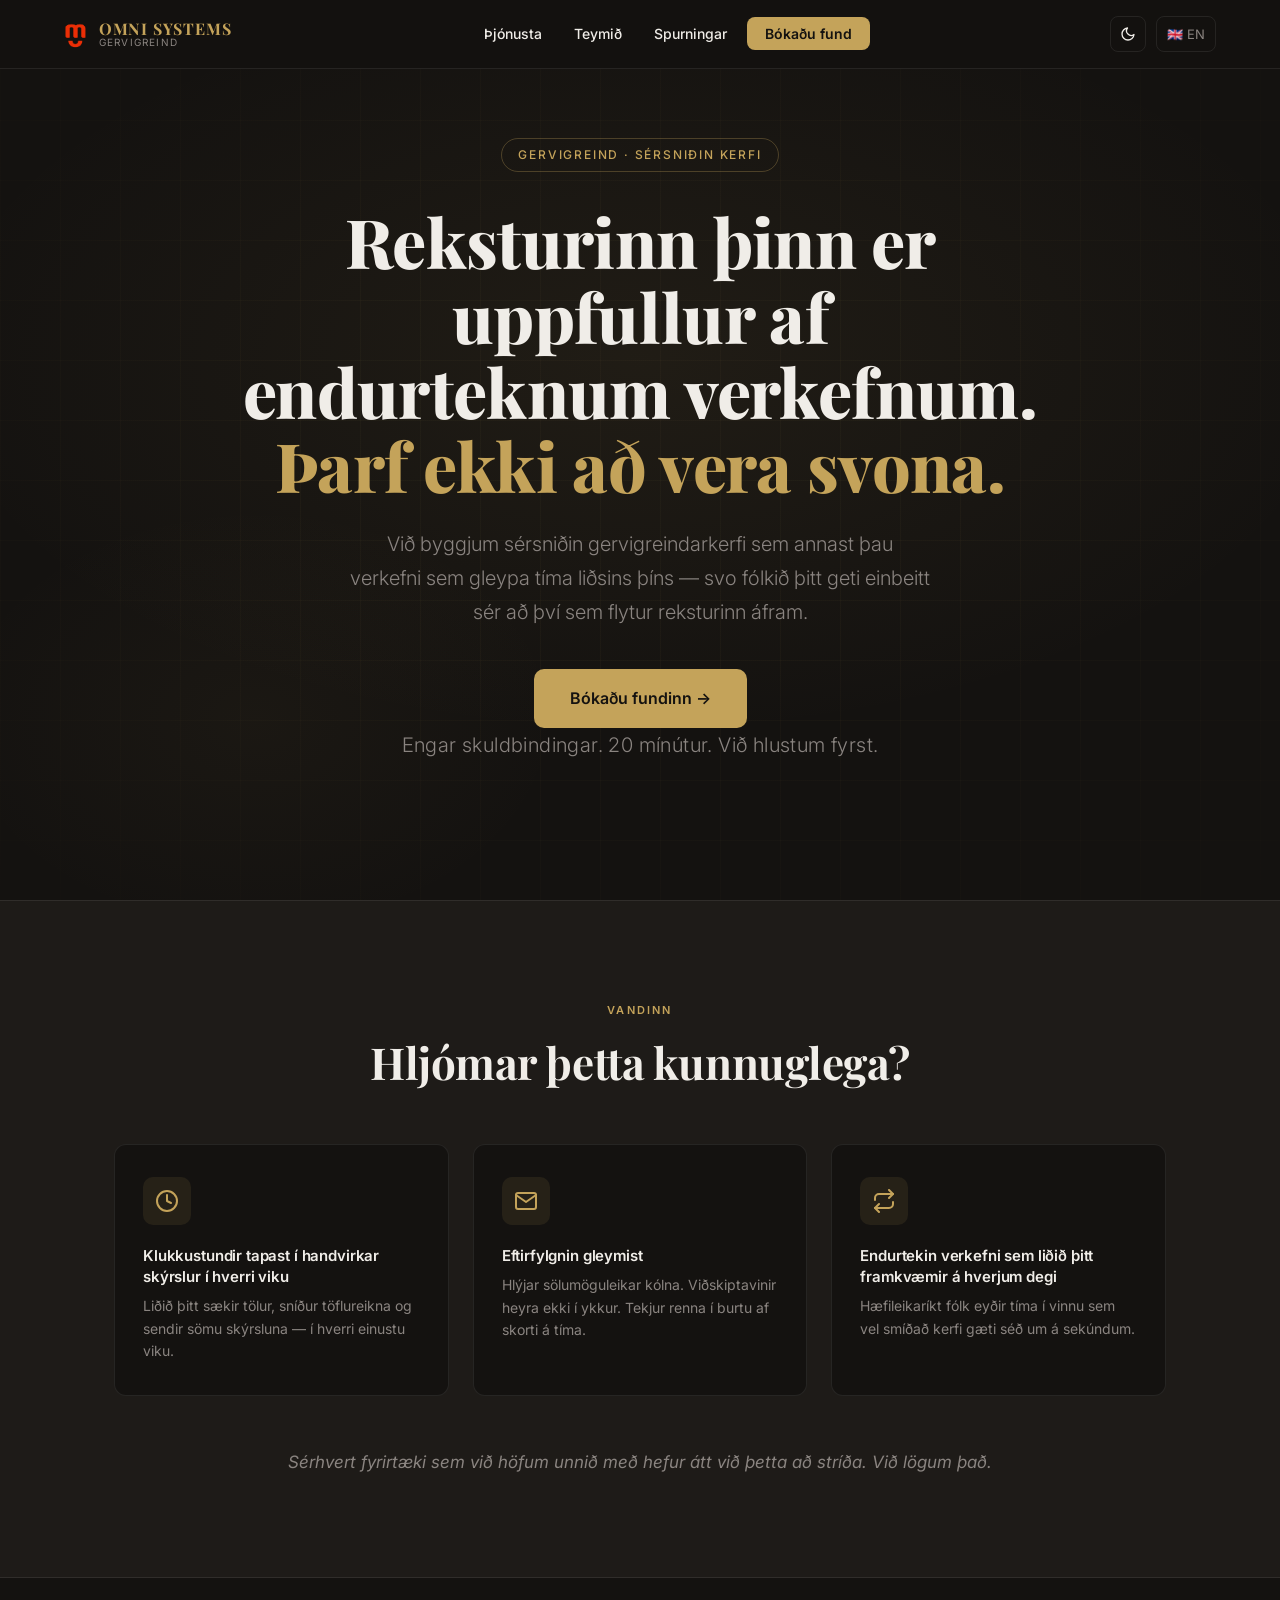
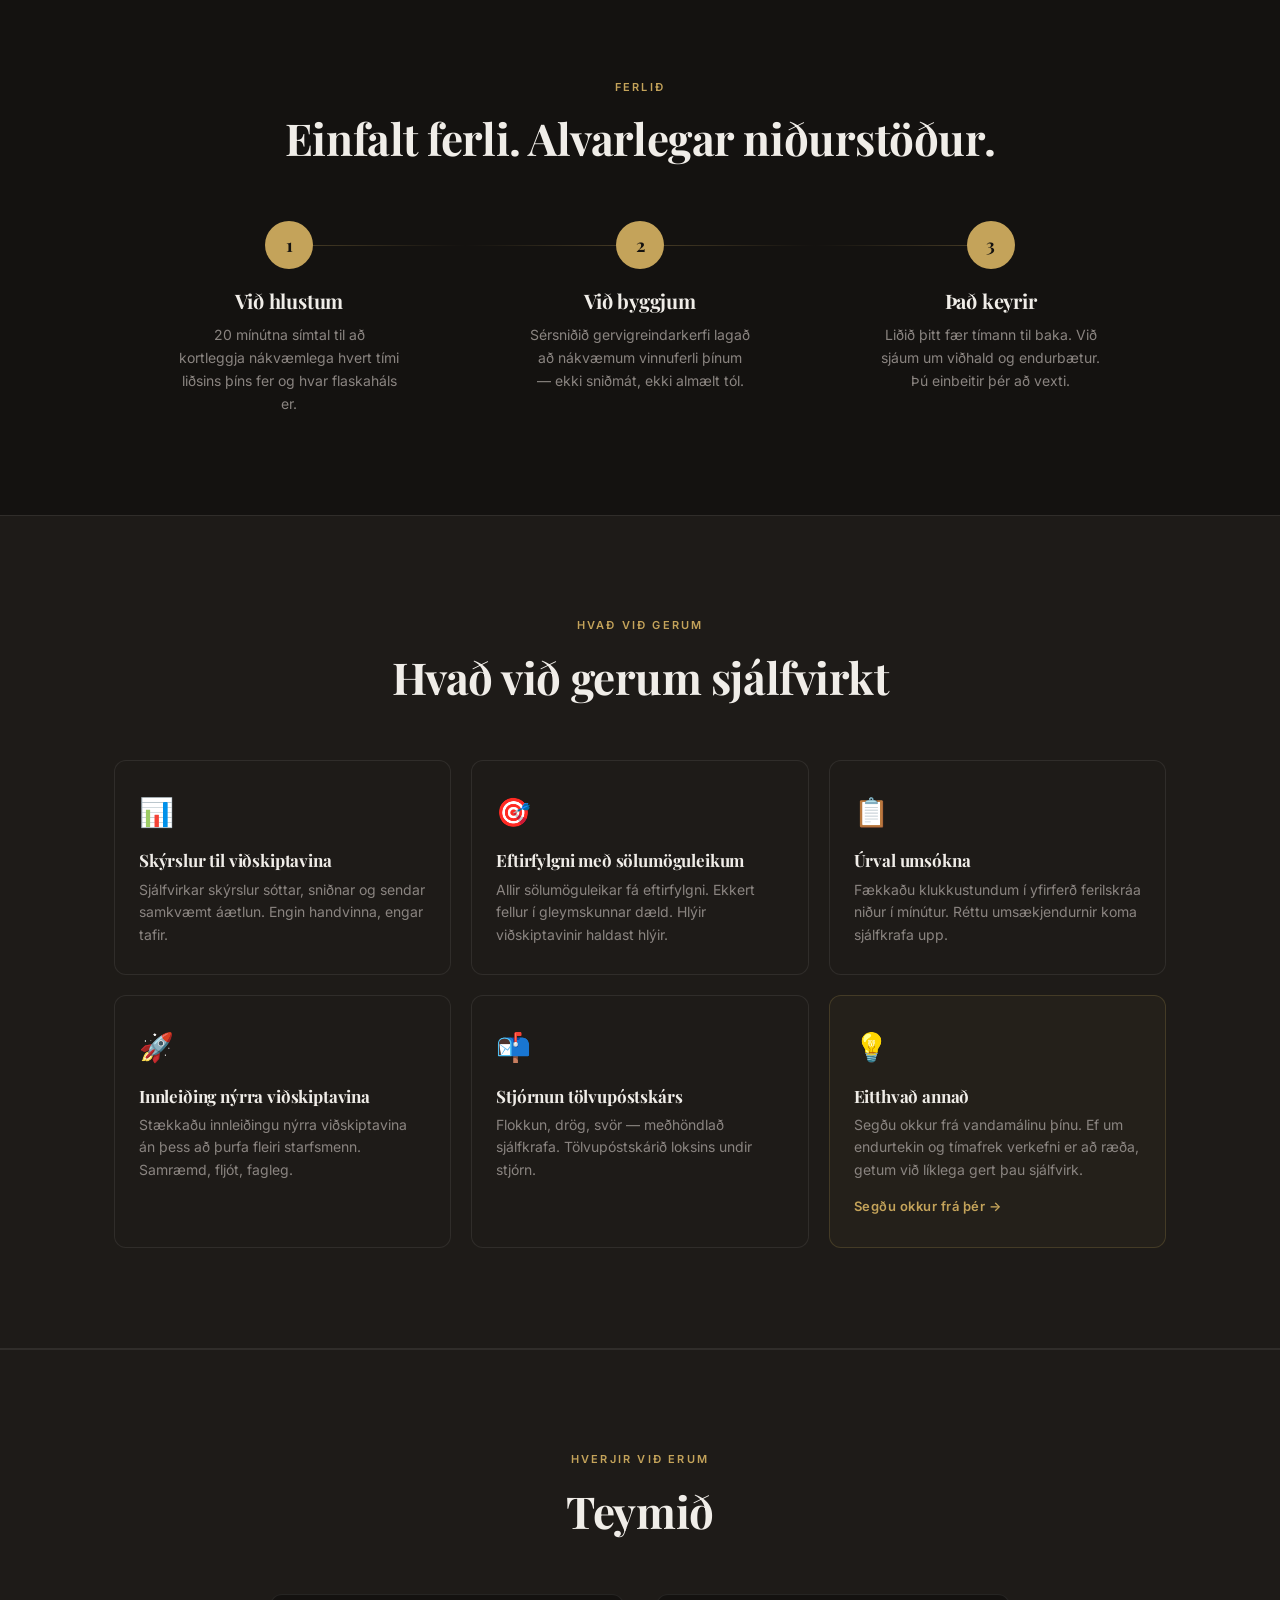
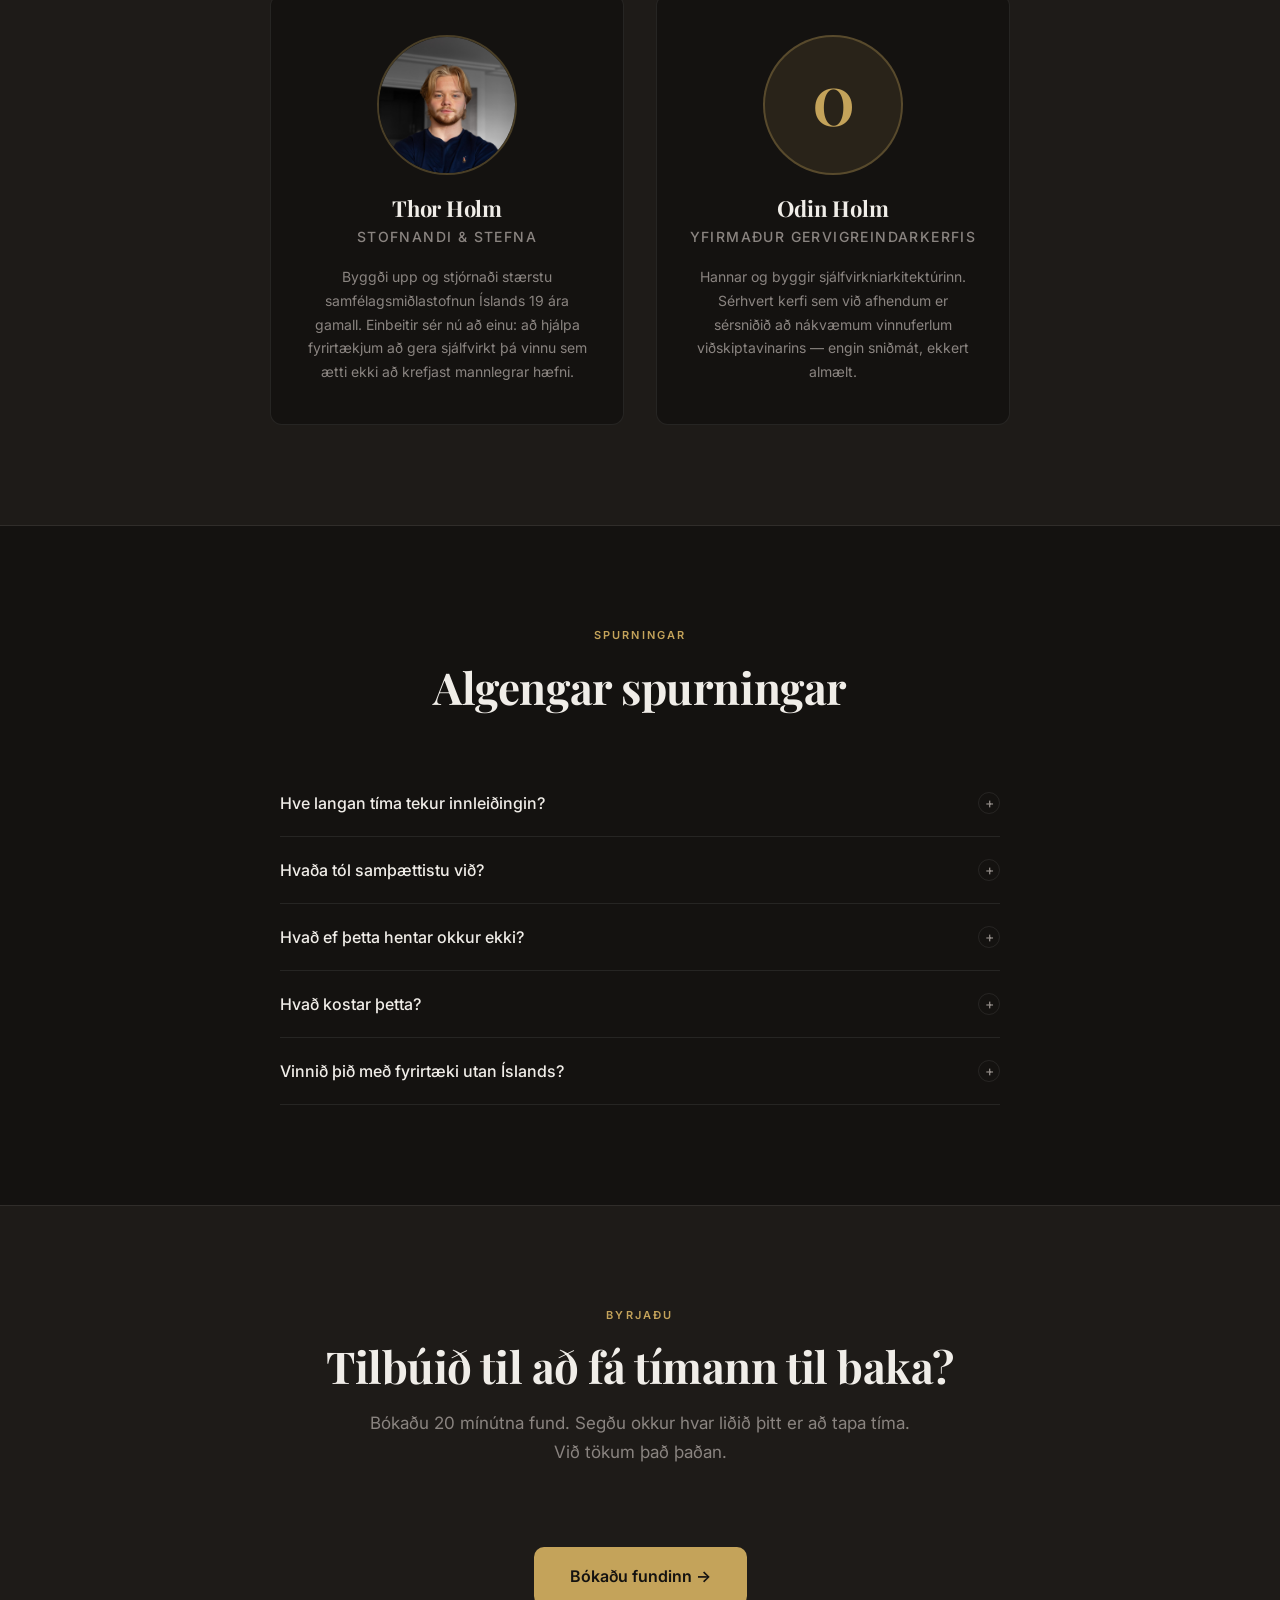
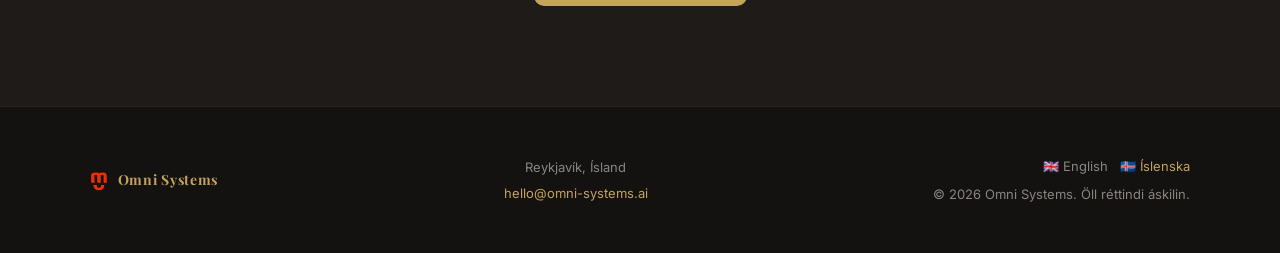
==== is/index.html @ a5f2f6a1 "feat: Omni Systems website v1 — dark/light mode, EN/IS, full landing page" ====
<!DOCTYPE html>
<html lang="is">
<head>
  <meta charset="UTF-8" />
  <meta name="viewport" content="width=device-width, initial-scale=1.0" />
  <title>Omni Systems — Gervigreind og sjálfvirkni</title>
  <meta name="description" content="Við byggjum sérsniðin gervigreindarkerfi sem annast þau verkefni sem gleypa tíma liðsins þíns — svo fólkið þitt geti einbeitt sér að því sem flytur reksturinn áfram." />
  <meta property="og:title" content="Omni Systems — Gervigreind og sjálfvirkni" />
  <meta property="og:description" content="Sérsniðin gervigreindarlausnir byggðar á nákvæmlega þínum vinnuferlum. Bókaðu 20 mínútna uppgötvunarfund." />
  <meta property="og:image" content="../assets/thor-holm.jpg" />
  <meta property="og:type" content="website" />
  <link rel="stylesheet" href="../style.css" />
  <link rel="icon" href="data:image/svg+xml,<svg xmlns='http://www.w3.org/2000/svg' viewBox='0 0 100 100'><text y='.9em' font-size='90'>⚙</text></svg>" />
</head>
<body>

<!-- ── Valmynd ── -->
<nav>
  <div class="nav-inner">
    <a href="../" class="nav-logo">
      <img src="../assets/logo-icon.png" alt="Omni Systems" style="height:36px;width:auto;" />
      <div class="nav-logo-text">
        <span class="nav-logo-name">Omni Systems</span>
        <span class="nav-logo-tagline">Gervigreind</span>
      </div>
    </a>

    <ul class="nav-links">
      <li><a href="#services">Þjónusta</a></li>
      <li><a href="#team">Teymið</a></li>
      <li><a href="#faq">Spurningar</a></li>
      <li><a href="https://calendly.com/thorholm04/discovery-call" target="_blank" rel="noopener" class="nav-cta">Bókaðu fund</a></li>
    </ul>

    <div class="nav-controls">
      <button class="theme-toggle" id="theme-toggle" title="Skipta um þema" aria-label="Skipta um þema">
        <!-- icon injected by JS -->
      </button>
      <a href="../" class="lang-toggle" title="English">
        🇬🇧 <span>EN</span>
      </a>
      <button class="hamburger" id="hamburger" aria-label="Valmynd">
        <span></span><span></span><span></span>
      </button>
    </div>
  </div>
</nav>

<!-- ── Farsímavalmynd ── -->
<div class="mobile-menu" id="mobile-menu">
  <a href="#services">Þjónusta</a>
  <a href="#team">Teymið</a>
  <a href="#faq">Spurningar</a>
  <a href="../" class="lang-toggle" style="border:none;padding:12px 0;">🇬🇧 English</a>
  <a href="https://calendly.com/thorholm04/discovery-call" target="_blank" rel="noopener" class="mobile-cta">Bókaðu fundinn →</a>
</div>

<!-- ── Forsíða ── -->
<section class="hero" id="home">
  <div class="hero-bg">
    <div class="hero-grid"></div>
  </div>
  <div class="hero-content fade-up visible">
    <div class="hero-badge">Gervigreind · Sérsniðin kerfi</div>
    <h1>Reksturinn þinn er uppfullur af<br/>endurteknum verkefnum.<br/><em>Þarf ekki að vera svona.</em></h1>
    <p>Við byggjum sérsniðin gervigreindarkerfi sem annast þau verkefni sem gleypa tíma liðsins þíns — svo fólkið þitt geti einbeitt sér að því sem flytur reksturinn áfram.</p>
    <a href="https://calendly.com/thorholm04/discovery-call" target="_blank" rel="noopener" class="btn">Bókaðu fundinn &rarr;</a>
    <p class="hero-trust">Engar skuldbindingar. 20 mínútur. Við hlustum fyrst.</p>
  </div>
</section>

<!-- ── Vandinn ── -->
<section class="section problem" id="problem">
  <div class="container">
    <div class="text-center">
      <p class="section-label">Vandinn</p>
      <h2 class="section-title">Hljómar þetta kunnuglega?</h2>
    </div>
    <div class="problem-grid">
      <div class="problem-card fade-up">
        <div class="problem-icon">
          <svg viewBox="0 0 24 24" fill="none" stroke="currentColor" stroke-width="2" stroke-linecap="round" stroke-linejoin="round">
            <circle cx="12" cy="12" r="10"/><polyline points="12 6 12 12 16 14"/>
          </svg>
        </div>
        <h3>Klukkustundir tapast í handvirkar skýrslur í hverri viku</h3>
        <p>Liðið þitt sækir tölur, sníður töflureikna og sendir sömu skýrsluna — í hverri einustu viku.</p>
      </div>
      <div class="problem-card fade-up">
        <div class="problem-icon">
          <svg viewBox="0 0 24 24" fill="none" stroke="currentColor" stroke-width="2" stroke-linecap="round" stroke-linejoin="round">
            <path d="M4 4h16c1.1 0 2 .9 2 2v12c0 1.1-.9 2-2 2H4c-1.1 0-2-.9-2-2V6c0-1.1.9-2 2-2z"/><polyline points="22,6 12,13 2,6"/>
          </svg>
        </div>
        <h3>Eftirfylgnin gleymist</h3>
        <p>Hlýjar sölumöguleikar kólna. Viðskiptavinir heyra ekki í ykkur. Tekjur renna í burtu af skorti á tíma.</p>
      </div>
      <div class="problem-card fade-up">
        <div class="problem-icon">
          <svg viewBox="0 0 24 24" fill="none" stroke="currentColor" stroke-width="2" stroke-linecap="round" stroke-linejoin="round">
            <polyline points="17 1 21 5 17 9"/><path d="M3 11V9a4 4 0 0 1 4-4h14"/><polyline points="7 23 3 19 7 15"/><path d="M21 13v2a4 4 0 0 1-4 4H3"/>
          </svg>
        </div>
        <h3>Endurtekin verkefni sem liðið þitt framkvæmir á hverjum degi</h3>
        <p>Hæfileikaríkt fólk eyðir tíma í vinnu sem vel smíðað kerfi gæti séð um á sekúndum.</p>
      </div>
    </div>
    <p class="problem-closing">Sérhvert fyrirtæki sem við höfum unnið með hefur átt við þetta að stríða. Við lögum það.</p>
  </div>
</section>

<!-- ── Hvernig það virkar ── -->
<section class="section" id="how">
  <div class="container">
    <div class="text-center">
      <p class="section-label">Ferlið</p>
      <h2 class="section-title">Einfalt ferli. Alvarlegar niðurstöður.</h2>
    </div>
    <div class="steps-row">
      <div class="step fade-up">
        <div class="step-number">1</div>
        <h3>Við hlustum</h3>
        <p>20 mínútna símtal til að kortleggja nákvæmlega hvert tími liðsins þíns fer og hvar flaskaháls er.</p>
      </div>
      <div class="step fade-up">
        <div class="step-number">2</div>
        <h3>Við byggjum</h3>
        <p>Sérsniðið gervigreindarkerfi lagað að nákvæmum vinnuferli þínum — ekki sniðmát, ekki almælt tól.</p>
      </div>
      <div class="step fade-up">
        <div class="step-number">3</div>
        <h3>Það keyrir</h3>
        <p>Liðið þitt fær tímann til baka. Við sjáum um viðhald og endurbætur. Þú einbeitir þér að vexti.</p>
      </div>
    </div>
  </div>
</section>

<!-- ── Þjónusta ── -->
<section class="section" id="services" style="background:var(--bg-card);border-top:1px solid var(--border);border-bottom:1px solid var(--border);">
  <div class="container">
    <div class="text-center">
      <p class="section-label">Hvað við gerum</p>
      <h2 class="section-title">Hvað við gerum sjálfvirkt</h2>
    </div>
    <div class="services-grid">
      <div class="service-card fade-up">
        <div class="service-icon">📊</div>
        <h3>Skýrslur til viðskiptavina</h3>
        <p>Sjálfvirkar skýrslur sóttar, sniðnar og sendar samkvæmt áætlun. Engin handvinna, engar tafir.</p>
      </div>
      <div class="service-card fade-up">
        <div class="service-icon">🎯</div>
        <h3>Eftirfylgni með sölumöguleikum</h3>
        <p>Allir sölumöguleikar fá eftirfylgni. Ekkert fellur í gleymskunnar dæld. Hlýir viðskiptavinir haldast hlýir.</p>
      </div>
      <div class="service-card fade-up">
        <div class="service-icon">📋</div>
        <h3>Úrval umsókna</h3>
        <p>Fækkaðu klukkustundum í yfirferð ferilskráa niður í mínútur. Réttu umsækjendurnir koma sjálfkrafa upp.</p>
      </div>
      <div class="service-card fade-up">
        <div class="service-icon">🚀</div>
        <h3>Innleiðing nýrra viðskiptavina</h3>
        <p>Stækkaðu innleiðingu nýrra viðskiptavina án þess að þurfa fleiri starfsmenn. Samræmd, fljót, fagleg.</p>
      </div>
      <div class="service-card fade-up">
        <div class="service-icon">📬</div>
        <h3>Stjórnun tölvupóstskárs</h3>
        <p>Flokkun, drög, svör — meðhöndlað sjálfkrafa. Tölvupóstskárið loksins undir stjórn.</p>
      </div>
      <div class="service-card cta-card fade-up">
        <div class="service-icon">💡</div>
        <h3>Eitthvað annað</h3>
        <p>Segðu okkur frá vandamálinu þínu. Ef um endurtekin og tímafrek verkefni er að ræða, getum við líklega gert þau sjálfvirk.</p>
        <a href="https://calendly.com/thorholm04/discovery-call" target="_blank" rel="noopener" class="service-link">Segðu okkur frá þér &rarr;</a>
      </div>
    </div>
  </div>
</section>

<!-- ── Teymið ── -->
<section class="section team" id="team">
  <div class="container">
    <div class="text-center">
      <p class="section-label">Hverjir við erum</p>
      <h2 class="section-title">Teymið</h2>
    </div>
    <div class="team-grid">
      <div class="team-card fade-up">
        <img src="../assets/thor-holm.jpg" alt="Thor Holm" class="team-photo" />
        <h3>Thor Holm</h3>
        <p class="team-role">Stofnandi &amp; Stefna</p>
        <p>Byggði upp og stjórnaði stærstu samfélagsmiðlastofnun Íslands 19 ára gamall. Einbeitir sér nú að einu: að hjálpa fyrirtækjum að gera sjálfvirkt þá vinnu sem ætti ekki að krefjast mannlegrar hæfni.</p>
      </div>
      <div class="team-card fade-up">
        <div class="team-photo-placeholder">O</div>
        <h3>Odin Holm</h3>
        <p class="team-role">Yfirmaður gervigreindarkerfis</p>
        <p>Hannar og byggir sjálfvirkniarkitektúrinn. Sérhvert kerfi sem við afhendum er sérsniðið að nákvæmum vinnuferlum viðskiptavinarins — engin sniðmát, ekkert almælt.</p>
      </div>
    </div>
  </div>
</section>

<!-- ── Spurningar ── -->
<section class="section" id="faq">
  <div class="container">
    <div class="text-center">
      <p class="section-label">Spurningar</p>
      <h2 class="section-title">Algengar spurningar</h2>
    </div>
    <div class="faq-list">
      <div class="faq-item">
        <button class="faq-question">
          Hve langan tíma tekur innleiðingin?
          <span class="faq-icon">+</span>
        </button>
        <div class="faq-answer"><div class="faq-answer-inner">Fyrsta sjálfvirkni er sett í rekstur innan 1–2 vikna frá uppgötvunarfundinum. Við hreyfumst hratt og byggjum í þrepum.</div></div>
      </div>
      <div class="faq-item">
        <button class="faq-question">
          Hvaða tól samþættistu við?
          <span class="faq-icon">+</span>
        </button>
        <div class="faq-answer"><div class="faq-answer-inner">Við vinnum með það sem liðið þitt notar nú þegar — tölvupóst, CRM, töflureikna, Slack eða hvað annað sem er. Engin uppbrot á núverandi kerfum.</div></div>
      </div>
      <div class="faq-item">
        <button class="faq-question">
          Hvað ef þetta hentar okkur ekki?
          <span class="faq-icon">+</span>
        </button>
        <div class="faq-answer"><div class="faq-answer-inner">Við segjum þér það á uppgötvunarfundinum. Engin þrýstisala, enginn sóður tími. Ef þetta hentar ekki, segjum við það hreinskilnislega.</div></div>
      </div>
      <div class="faq-item">
        <button class="faq-question">
          Hvað kostar þetta?
          <span class="faq-icon">+</span>
        </button>
        <div class="faq-answer"><div class="faq-answer-inner">Fer eftir umfangi. Flestir viðskiptavinir byrja á $1.500–2.000 á mánuði. Við ræðum þetta opið á fundinum — engar óvæntar fréttir.</div></div>
      </div>
      <div class="faq-item">
        <button class="faq-question">
          Vinnið þið með fyrirtæki utan Íslands?
          <span class="faq-icon">+</span>
        </button>
        <div class="faq-answer"><div class="faq-answer-inner">Já. Flestir viðskiptavinir okkar eru í Bretlandi, Bandaríkjunum og Skandinavíu. Við vinnum að fullu í fjarska og yfir tímabeltamörk.</div></div>
      </div>
    </div>
  </div>
</section>

<!-- ── Lokaboð ── -->
<section class="section final-cta" id="contact">
  <div class="container">
    <p class="section-label">Byrjaðu</p>
    <h2 class="section-title">Tilbúið til að fá tímann til baka?</h2>
    <p class="section-sub">Bókaðu 20 mínútna fund. Segðu okkur hvar liðið þitt er að tapa tíma. Við tökum það þaðan.</p>
    <a href="https://calendly.com/thorholm04/discovery-call" target="_blank" rel="noopener" class="btn" style="margin-top:40px;">Bókaðu fundinn &rarr;</a>
  </div>
</section>

<!-- ── Fótur ── -->
<footer>
  <div class="footer-inner">
    <div class="footer-logo">
      <img src="../assets/logo-icon.png" alt="Omni Systems" />
      <span class="footer-logo-text">Omni Systems</span>
    </div>
    <div class="footer-meta">
      <span>Reykjavík, Ísland</span>
      <a href="mailto:hello@omni-systems.ai">hello@omni-systems.ai</a>
    </div>
    <div class="footer-right">
      <div class="footer-langs">
        <a href="../">🇬🇧 English</a>
        <a href="./" class="active">🇮🇸 Íslenska</a>
      </div>
      <span>&copy; 2026 Omni Systems. Öll réttindi áskilin.</span>
    </div>
  </div>
</footer>

<script src="../script.js"></script>
</body>
</html>
---- style.css ----
/* ============================================
   OMNI SYSTEMS — style.css
   Dark/light mode, Playfair + Inter, gold accent
   ============================================ */

@import url('https://fonts.googleapis.com/css2?family=Inter:wght@300;400;500;600&family=Playfair+Display:wght@600;700;800&display=swap');

/* ── CSS Variables ── */
:root {
  --bg: #141210;
  --bg-card: #1e1b18;
  --bg-card-hover: #252017;
  --text: #F0EDE8;
  --text-muted: #8a8480;
  --accent: #c4a35a;
  --accent-hover: #d4b36a;
  --border: rgba(255,255,255,0.08);
  --nav-bg: rgba(20,18,16,0.92);
  --shadow: 0 4px 32px rgba(0,0,0,0.4);
  --radius: 12px;
  --transition: 0.3s ease;
}

body.light-mode {
  --bg: #FAF8F5;
  --bg-card: #F0ECE6;
  --bg-card-hover: #E8E2D8;
  --text: #1a1a18;
  --text-muted: #6b6560;
  --accent: #c4a35a;
  --accent-hover: #b39348;
  --border: rgba(0,0,0,0.08);
  --nav-bg: rgba(250,248,245,0.92);
  --shadow: 0 4px 32px rgba(0,0,0,0.08);
}

/* ── Paper grain texture for light mode ── */
body.light-mode::before {
  content: '';
  position: fixed;
  inset: 0;
  pointer-events: none;
  z-index: 0;
  opacity: 0.035;
  background-image: url("data:image/svg+xml,%3Csvg viewBox='0 0 256 256' xmlns='http://www.w3.org/2000/svg'%3E%3Cfilter id='noise'%3E%3CfeTurbulence type='fractalNoise' baseFrequency='0.9' numOctaves='4' stitchTiles='stitch'/%3E%3C/filter%3E%3Crect width='100%25' height='100%25' filter='url(%23noise)'/%3E%3C/svg%3E");
  background-repeat: repeat;
  background-size: 256px 256px;
}

/* ── Reset & Base ── */
*, *::before, *::after { box-sizing: border-box; margin: 0; padding: 0; }

html { scroll-behavior: smooth; }

body {
  background-color: var(--bg);
  color: var(--text);
  font-family: 'Inter', system-ui, sans-serif;
  font-size: 16px;
  line-height: 1.7;
  transition: background-color var(--transition), color var(--transition);
  position: relative;
}

h1, h2, h3, h4 {
  font-family: 'Playfair Display', Georgia, serif;
  line-height: 1.2;
  letter-spacing: -0.01em;
}

a { text-decoration: none; color: inherit; }
img { max-width: 100%; display: block; }

/* ── Layout ── */
.container {
  max-width: 1100px;
  margin: 0 auto;
  padding: 0 24px;
}

section { position: relative; z-index: 1; }

/* ── Nav ── */
nav {
  position: fixed;
  top: 0; left: 0; right: 0;
  z-index: 100;
  background: var(--nav-bg);
  backdrop-filter: blur(16px);
  -webkit-backdrop-filter: blur(16px);
  border-bottom: 1px solid var(--border);
  transition: background var(--transition);
}

.nav-inner {
  display: flex;
  align-items: center;
  justify-content: space-between;
  height: 68px;
  padding: 0 24px;
  max-width: 1200px;
  margin: 0 auto;
}

.nav-logo {
  display: flex;
  align-items: center;
  gap: 12px;
  text-decoration: none;
}

.nav-logo img {
  height: 36px;
  width: auto;
}

.nav-logo-text {
  display: flex;
  flex-direction: column;
  line-height: 1.1;
}

.nav-logo-name {
  font-family: 'Playfair Display', serif;
  font-size: 16px;
  font-weight: 700;
  color: var(--accent);
  letter-spacing: 0.05em;
  text-transform: uppercase;
}

.nav-logo-tagline {
  font-size: 10px;
  color: var(--text-muted);
  letter-spacing: 0.12em;
  text-transform: uppercase;
}

.nav-links {
  display: flex;
  align-items: center;
  gap: 8px;
  list-style: none;
}

.nav-links a {
  font-size: 14px;
  font-weight: 500;
  color: var(--text);
  padding: 6px 12px;
  border-radius: 6px;
  transition: color var(--transition), background var(--transition);
}

.nav-links a:hover { color: var(--accent); }

.nav-cta {
  background: var(--accent) !important;
  color: #141210 !important;
  padding: 8px 18px !important;
  border-radius: 8px !important;
  font-weight: 600 !important;
  font-size: 14px !important;
  transition: background var(--transition), transform 0.15s ease !important;
}

.nav-cta:hover {
  background: var(--accent-hover) !important;
  transform: translateY(-1px);
}

.nav-controls {
  display: flex;
  align-items: center;
  gap: 10px;
}

.theme-toggle {
  background: none;
  border: 1px solid var(--border);
  color: var(--text);
  cursor: pointer;
  width: 36px;
  height: 36px;
  border-radius: 8px;
  display: flex;
  align-items: center;
  justify-content: center;
  transition: border-color var(--transition), background var(--transition);
  font-size: 16px;
}

.theme-toggle:hover { border-color: var(--accent); background: var(--bg-card); }

.lang-toggle {
  display: flex;
  align-items: center;
  gap: 4px;
  font-size: 13px;
  color: var(--text-muted);
  border: 1px solid var(--border);
  border-radius: 8px;
  padding: 6px 10px;
  transition: border-color var(--transition), color var(--transition);
  cursor: pointer;
}

.lang-toggle:hover { border-color: var(--accent); color: var(--accent); }
.lang-toggle .active { color: var(--accent); font-weight: 600; }

/* Hamburger */
.hamburger {
  display: none;
  flex-direction: column;
  gap: 5px;
  cursor: pointer;
  background: none;
  border: none;
  padding: 4px;
}

.hamburger span {
  display: block;
  width: 22px;
  height: 2px;
  background: var(--text);
  border-radius: 2px;
  transition: all 0.25s ease;
}

.hamburger.open span:nth-child(1) { transform: translateY(7px) rotate(45deg); }
.hamburger.open span:nth-child(2) { opacity: 0; }
.hamburger.open span:nth-child(3) { transform: translateY(-7px) rotate(-45deg); }

.mobile-menu {
  display: none;
  position: fixed;
  top: 68px; left: 0; right: 0;
  background: var(--bg);
  border-bottom: 1px solid var(--border);
  z-index: 99;
  padding: 20px 24px 28px;
  flex-direction: column;
  gap: 4px;
}

.mobile-menu.open { display: flex; }

.mobile-menu a {
  font-size: 16px;
  font-weight: 500;
  color: var(--text);
  padding: 12px 0;
  border-bottom: 1px solid var(--border);
  transition: color var(--transition);
}

.mobile-menu a:hover { color: var(--accent); }

.mobile-menu .mobile-cta {
  margin-top: 16px;
  background: var(--accent);
  color: #141210;
  text-align: center;
  padding: 14px;
  border-radius: 10px;
  font-weight: 600;
  font-size: 15px;
  border: none;
}

/* ── Hero ── */
.hero {
  min-height: 100vh;
  display: flex;
  align-items: center;
  justify-content: center;
  text-align: center;
  padding: 120px 24px 80px;
  overflow: hidden;
}

.hero-bg {
  position: absolute;
  inset: 0;
  z-index: 0;
  overflow: hidden;
}

/* Animated geometric lines */
.hero-bg::before {
  content: '';
  position: absolute;
  inset: 0;
  background:
    radial-gradient(ellipse 80% 60% at 50% 40%, rgba(196,163,90,0.07) 0%, transparent 70%),
    radial-gradient(ellipse 40% 40% at 20% 80%, rgba(196,163,90,0.04) 0%, transparent 60%);
}

.hero-grid {
  position: absolute;
  inset: 0;
  background-image:
    linear-gradient(rgba(196,163,90,0.04) 1px, transparent 1px),
    linear-gradient(90deg, rgba(196,163,90,0.04) 1px, transparent 1px);
  background-size: 60px 60px;
  mask-image: radial-gradient(ellipse 80% 80% at 50% 50%, black 30%, transparent 100%);
  -webkit-mask-image: radial-gradient(ellipse 80% 80% at 50% 50%, black 30%, transparent 100%);
  animation: gridDrift 20s ease-in-out infinite alternate;
}

@keyframes gridDrift {
  from { transform: translate(0, 0); }
  to { transform: translate(10px, 10px); }
}

.hero-content { position: relative; z-index: 1; max-width: 820px; margin: 0 auto; }

.hero-badge {
  display: inline-block;
  font-size: 12px;
  font-weight: 500;
  letter-spacing: 0.15em;
  text-transform: uppercase;
  color: var(--accent);
  border: 1px solid rgba(196,163,90,0.3);
  border-radius: 100px;
  padding: 6px 16px;
  margin-bottom: 32px;
}

.hero h1 {
  font-size: clamp(38px, 6vw, 68px);
  font-weight: 800;
  color: var(--text);
  margin-bottom: 24px;
  line-height: 1.1;
}

.hero h1 em {
  font-style: normal;
  color: var(--accent);
}

.hero p {
  font-size: clamp(16px, 2vw, 20px);
  color: var(--text-muted);
  max-width: 580px;
  margin: 0 auto 40px;
  font-weight: 300;
  line-height: 1.7;
}

.btn {
  display: inline-block;
  background: var(--accent);
  color: #141210;
  font-family: 'Inter', sans-serif;
  font-size: 16px;
  font-weight: 600;
  padding: 16px 36px;
  border-radius: 10px;
  border: none;
  cursor: pointer;
  transition: background var(--transition), transform 0.15s ease, box-shadow var(--transition);
  text-decoration: none;
}

.btn:hover {
  background: var(--accent-hover);
  transform: translateY(-2px);
  box-shadow: 0 8px 24px rgba(196,163,90,0.3);
}

.btn-outline {
  background: transparent;
  border: 1px solid var(--accent);
  color: var(--accent);
}

.btn-outline:hover {
  background: var(--accent);
  color: #141210;
}

.hero-trust {
  margin-top: 20px;
  font-size: 13px;
  color: var(--text-muted);
  letter-spacing: 0.02em;
}

/* ── Section Styles ── */
.section {
  padding: 100px 0;
}

.section-label {
  font-size: 11px;
  font-weight: 600;
  letter-spacing: 0.2em;
  text-transform: uppercase;
  color: var(--accent);
  margin-bottom: 16px;
}

.section-title {
  font-size: clamp(28px, 4vw, 44px);
  font-weight: 700;
  color: var(--text);
  margin-bottom: 16px;
}

.section-sub {
  font-size: 17px;
  color: var(--text-muted);
  max-width: 560px;
  line-height: 1.7;
}

.text-center { text-align: center; }
.text-center .section-sub { margin: 0 auto; }

/* ── Problem Section ── */
.problem { background: var(--bg-card); border-top: 1px solid var(--border); border-bottom: 1px solid var(--border); }

.problem-grid {
  display: grid;
  grid-template-columns: repeat(3, 1fr);
  gap: 24px;
  margin-top: 56px;
}

.problem-card {
  background: var(--bg);
  border: 1px solid var(--border);
  border-radius: var(--radius);
  padding: 32px 28px;
  transition: border-color var(--transition), transform 0.2s ease;
}

.problem-card:hover {
  border-color: rgba(196,163,90,0.3);
  transform: translateY(-3px);
}

.problem-icon {
  width: 48px;
  height: 48px;
  background: rgba(196,163,90,0.1);
  border-radius: 10px;
  display: flex;
  align-items: center;
  justify-content: center;
  margin-bottom: 20px;
}

.problem-icon svg { width: 24px; height: 24px; color: var(--accent); }

.problem-card h3 {
  font-family: 'Inter', sans-serif;
  font-size: 15px;
  font-weight: 600;
  color: var(--text);
  margin-bottom: 8px;
  line-height: 1.4;
}

.problem-card p {
  font-size: 14px;
  color: var(--text-muted);
  line-height: 1.6;
}

.problem-closing {
  text-align: center;
  margin-top: 52px;
  font-size: 17px;
  color: var(--text-muted);
  font-style: italic;
}

/* ── How It Works ── */
.steps-row {
  display: flex;
  align-items: flex-start;
  gap: 0;
  margin-top: 56px;
}

.step {
  flex: 1;
  text-align: center;
  padding: 0 24px;
  position: relative;
}

.step::after {
  content: '';
  position: absolute;
  top: 24px;
  right: -1px;
  width: 50%;
  height: 1px;
  background: linear-gradient(90deg, var(--accent), transparent);
  opacity: 0.3;
}

.step:last-child::after { display: none; }

.step::before {
  content: '';
  position: absolute;
  top: 24px;
  left: -1px;
  width: 50%;
  height: 1px;
  background: linear-gradient(270deg, var(--accent), transparent);
  opacity: 0.3;
}

.step:first-child::before { display: none; }

.step-number {
  width: 48px;
  height: 48px;
  background: var(--accent);
  color: #141210;
  border-radius: 50%;
  display: flex;
  align-items: center;
  justify-content: center;
  font-family: 'Playfair Display', serif;
  font-size: 18px;
  font-weight: 700;
  margin: 0 auto 20px;
  position: relative;
  z-index: 1;
}

.step h3 {
  font-size: 20px;
  font-weight: 700;
  color: var(--text);
  margin-bottom: 10px;
}

.step p {
  font-size: 14px;
  color: var(--text-muted);
  line-height: 1.65;
  max-width: 220px;
  margin: 0 auto;
}

/* ── Services ── */
.services-grid {
  display: grid;
  grid-template-columns: repeat(3, 1fr);
  gap: 20px;
  margin-top: 56px;
}

.service-card {
  background: var(--bg-card);
  border: 1px solid var(--border);
  border-radius: var(--radius);
  padding: 28px 24px;
  transition: border-color var(--transition), transform 0.2s ease, background var(--transition);
}

.service-card:hover {
  border-color: rgba(196,163,90,0.3);
  transform: translateY(-3px);
  background: var(--bg-card-hover);
}

.service-card.cta-card {
  border-color: rgba(196,163,90,0.2);
  background: rgba(196,163,90,0.04);
}

.service-card.cta-card:hover {
  border-color: var(--accent);
  background: rgba(196,163,90,0.08);
}

.service-icon {
  font-size: 28px;
  margin-bottom: 14px;
}

.service-card h3 {
  font-family: 'Playfair Display', serif;
  font-size: 17px;
  font-weight: 700;
  color: var(--text);
  margin-bottom: 8px;
}

.service-card p {
  font-size: 14px;
  color: var(--text-muted);
  line-height: 1.6;
}

.service-link {
  display: inline-block;
  margin-top: 14px;
  font-size: 13px;
  font-weight: 600;
  color: var(--accent);
  letter-spacing: 0.04em;
}

.service-link:hover { text-decoration: underline; }

/* ── Team ── */
.team { background: var(--bg-card); border-top: 1px solid var(--border); border-bottom: 1px solid var(--border); }

.team-grid {
  display: grid;
  grid-template-columns: repeat(2, 1fr);
  gap: 32px;
  margin-top: 56px;
  max-width: 740px;
  margin-left: auto;
  margin-right: auto;
}

.team-card {
  background: var(--bg);
  border: 1px solid var(--border);
  border-radius: var(--radius);
  padding: 40px 32px;
  text-align: center;
  transition: border-color var(--transition), transform 0.2s ease;
}

.team-card:hover {
  border-color: rgba(196,163,90,0.25);
  transform: translateY(-3px);
}

.team-photo {
  width: 140px;
  height: 140px;
  border-radius: 50%;
  object-fit: cover;
  margin: 0 auto 20px;
  border: 2px solid rgba(196,163,90,0.3);
}

.team-photo-placeholder {
  width: 140px;
  height: 140px;
  border-radius: 50%;
  background: rgba(196,163,90,0.12);
  border: 2px solid rgba(196,163,90,0.3);
  display: flex;
  align-items: center;
  justify-content: center;
  margin: 0 auto 20px;
  font-family: 'Playfair Display', serif;
  font-size: 52px;
  font-weight: 700;
  color: var(--accent);
}

.team-card h3 {
  font-size: 22px;
  font-weight: 700;
  color: var(--text);
  margin-bottom: 4px;
}

.team-role {
  font-size: 13px;
  font-weight: 500;
  letter-spacing: 0.1em;
  text-transform: uppercase;
  color: var(--accent);
  margin-bottom: 16px;
}

.team-card p {
  font-size: 14px;
  color: var(--text-muted);
  line-height: 1.7;
}

/* ── FAQ ── */
.faq-list {
  margin-top: 56px;
  max-width: 720px;
  margin-left: auto;
  margin-right: auto;
}

.faq-item {
  border-bottom: 1px solid var(--border);
}

.faq-question {
  width: 100%;
  background: none;
  border: none;
  text-align: left;
  padding: 22px 0;
  font-family: 'Inter', sans-serif;
  font-size: 16px;
  font-weight: 500;
  color: var(--text);
  cursor: pointer;
  display: flex;
  justify-content: space-between;
  align-items: center;
  gap: 16px;
  transition: color var(--transition);
}

.faq-question:hover { color: var(--accent); }

.faq-icon {
  flex-shrink: 0;
  width: 22px;
  height: 22px;
  border: 1px solid var(--border);
  border-radius: 50%;
  display: flex;
  align-items: center;
  justify-content: center;
  font-size: 14px;
  color: var(--text-muted);
  transition: border-color var(--transition), transform 0.25s ease, color var(--transition);
}

.faq-item.open .faq-icon {
  border-color: var(--accent);
  color: var(--accent);
  transform: rotate(45deg);
}

.faq-answer {
  max-height: 0;
  overflow: hidden;
  transition: max-height 0.3s ease, padding 0.3s ease;
}

.faq-answer-inner {
  padding-bottom: 20px;
  font-size: 15px;
  color: var(--text-muted);
  line-height: 1.7;
}

.faq-item.open .faq-answer { max-height: 200px; }

/* ── Final CTA ── */
.final-cta {
  background: var(--bg-card);
  border-top: 1px solid var(--border);
  text-align: center;
}

.final-cta .section-title { margin-bottom: 16px; }
.final-cta .section-sub { margin: 0 auto 40px; }

/* ── Footer ── */
footer {
  background: var(--bg);
  border-top: 1px solid var(--border);
  padding: 48px 24px;
}

.footer-inner {
  max-width: 1100px;
  margin: 0 auto;
  display: flex;
  justify-content: space-between;
  align-items: center;
  flex-wrap: wrap;
  gap: 24px;
}

.footer-logo {
  display: flex;
  align-items: center;
  gap: 10px;
}

.footer-logo img { height: 28px; }

.footer-logo-text {
  font-family: 'Playfair Display', serif;
  font-size: 14px;
  font-weight: 700;
  color: var(--accent);
  letter-spacing: 0.05em;
}

.footer-meta {
  font-size: 13px;
  color: var(--text-muted);
  display: flex;
  flex-direction: column;
  gap: 4px;
  text-align: center;
}

.footer-meta a { color: var(--accent); }
.footer-meta a:hover { text-decoration: underline; }

.footer-right {
  font-size: 13px;
  color: var(--text-muted);
  text-align: right;
  display: flex;
  flex-direction: column;
  gap: 6px;
}

.footer-langs { display: flex; gap: 12px; justify-content: flex-end; }
.footer-langs a { color: var(--text-muted); transition: color var(--transition); }
.footer-langs a:hover, .footer-langs a.active { color: var(--accent); }

/* ── Fade-in animations ── */
.fade-up {
  opacity: 0;
  transform: translateY(28px);
  transition: opacity 0.6s ease, transform 0.6s ease;
}

.fade-up.visible {
  opacity: 1;
  transform: translateY(0);
}

.fade-up:nth-child(1) { transition-delay: 0s; }
.fade-up:nth-child(2) { transition-delay: 0.1s; }
.fade-up:nth-child(3) { transition-delay: 0.2s; }
.fade-up:nth-child(4) { transition-delay: 0.3s; }
.fade-up:nth-child(5) { transition-delay: 0.4s; }
.fade-up:nth-child(6) { transition-delay: 0.5s; }

/* ── Responsive ── */
@media (max-width: 900px) {
  .nav-links { display: none; }
  .hamburger { display: flex; }

  .problem-grid { grid-template-columns: 1fr; }
  .steps-row { flex-direction: column; gap: 32px; align-items: center; }
  .step::after, .step::before { display: none; }

  .services-grid { grid-template-columns: repeat(2, 1fr); }
  .team-grid { grid-template-columns: 1fr; max-width: 400px; }
}

@media (max-width: 600px) {
  .services-grid { grid-template-columns: 1fr; }
  .footer-inner { flex-direction: column; text-align: center; }
  .footer-right { text-align: center; }
  .footer-langs { justify-content: center; }
  .nav-logo-tagline { display: none; }
}
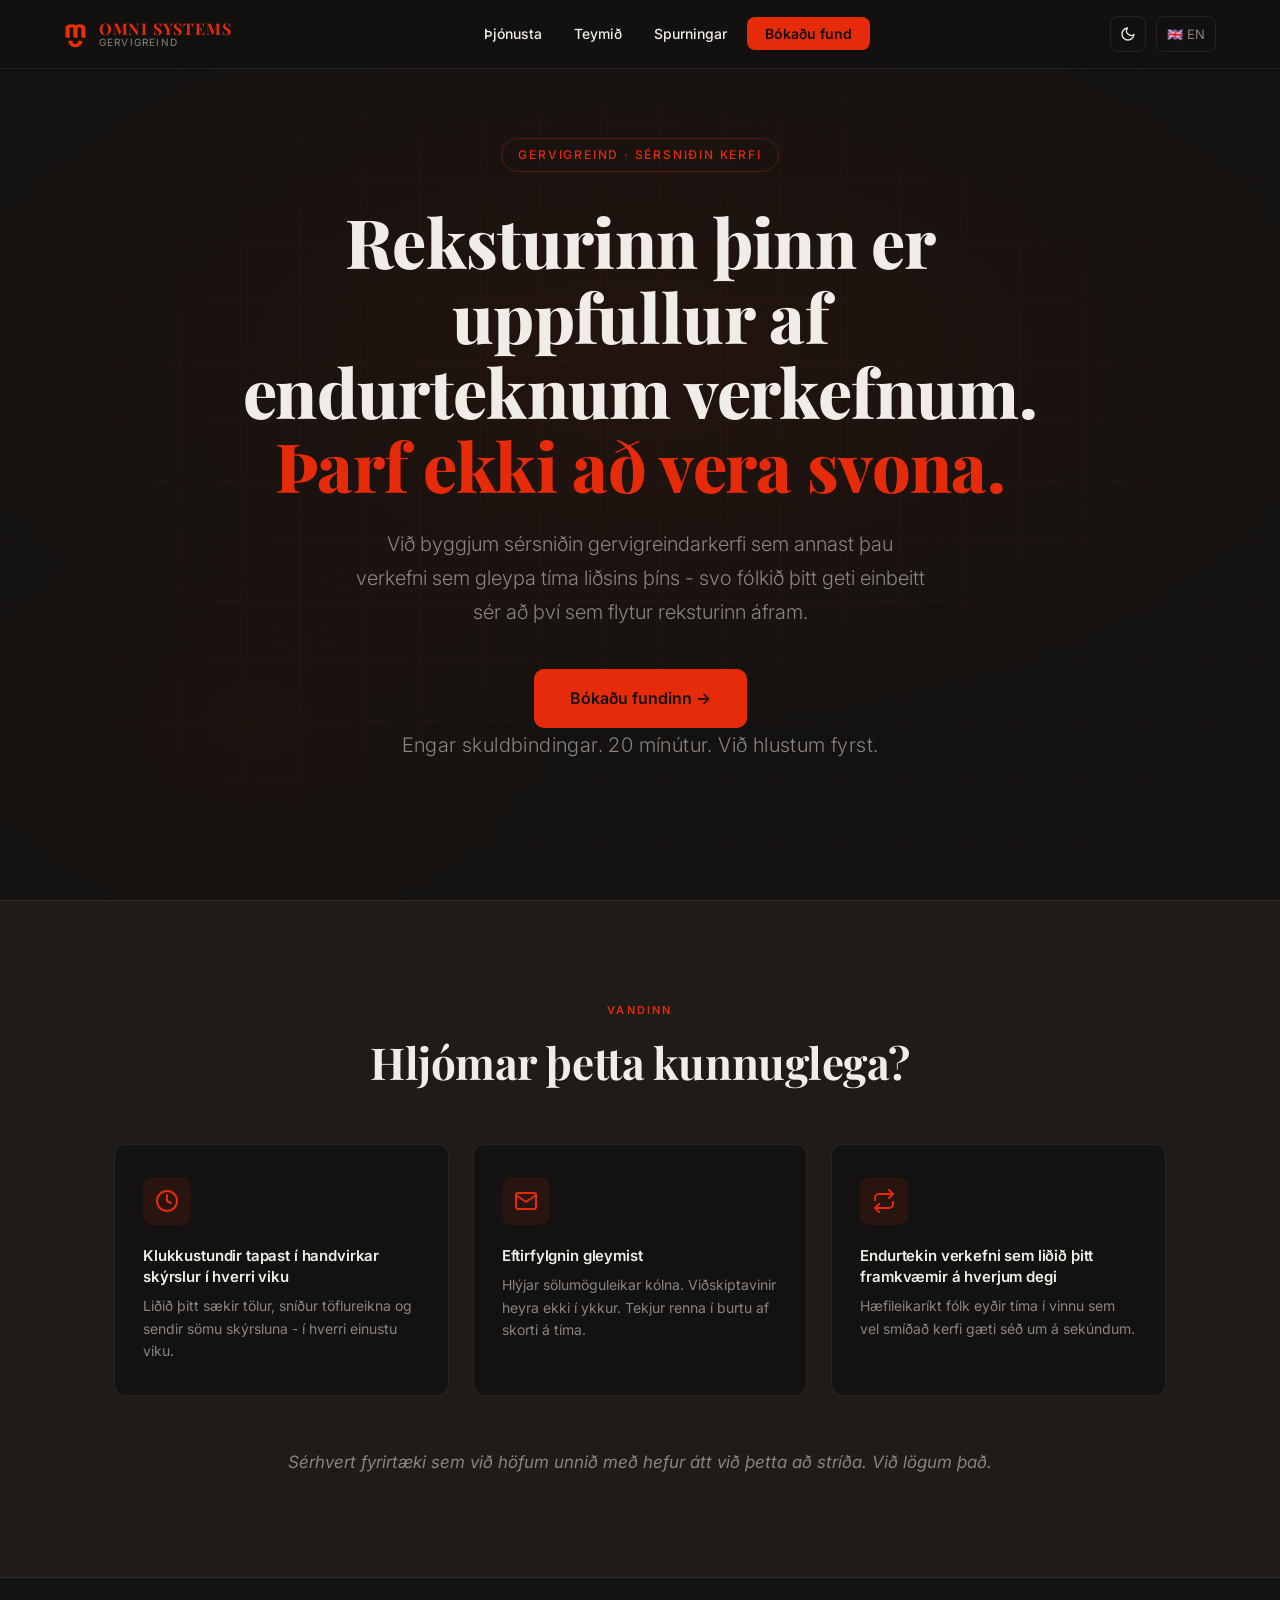
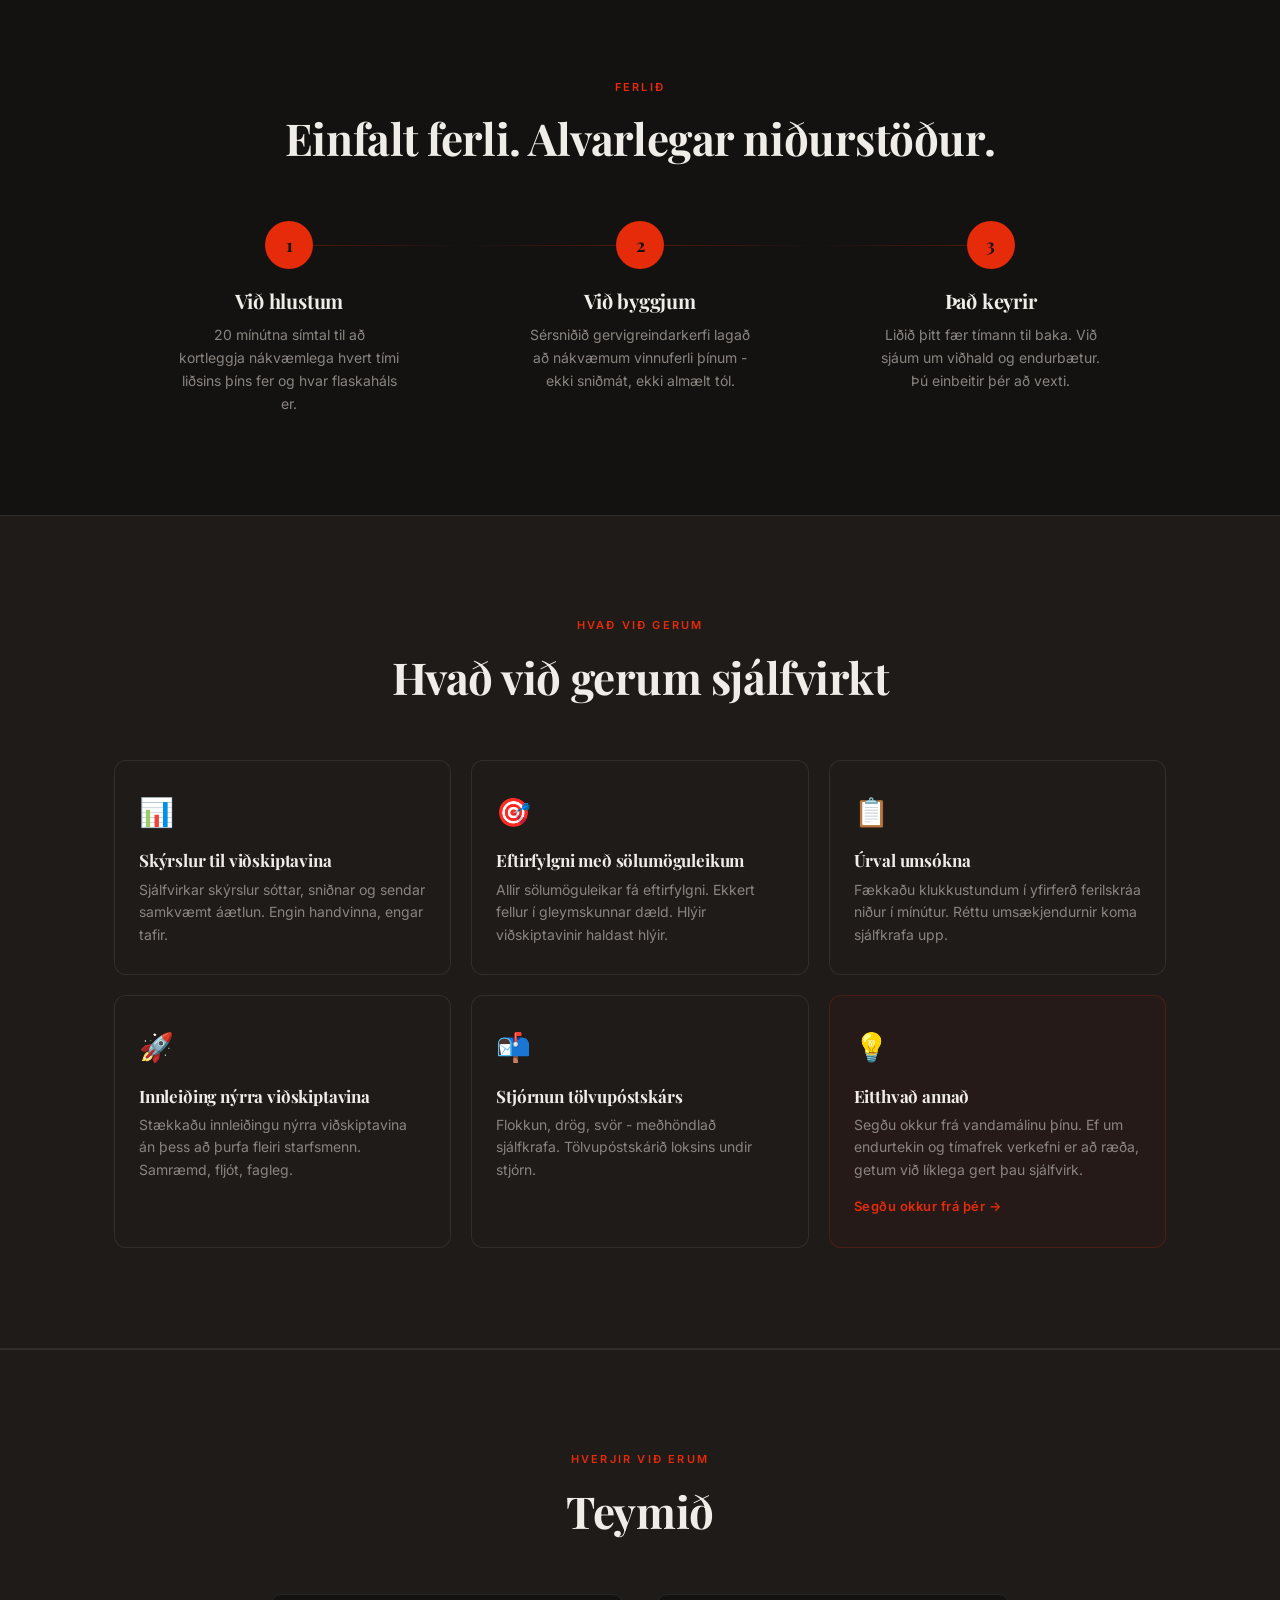
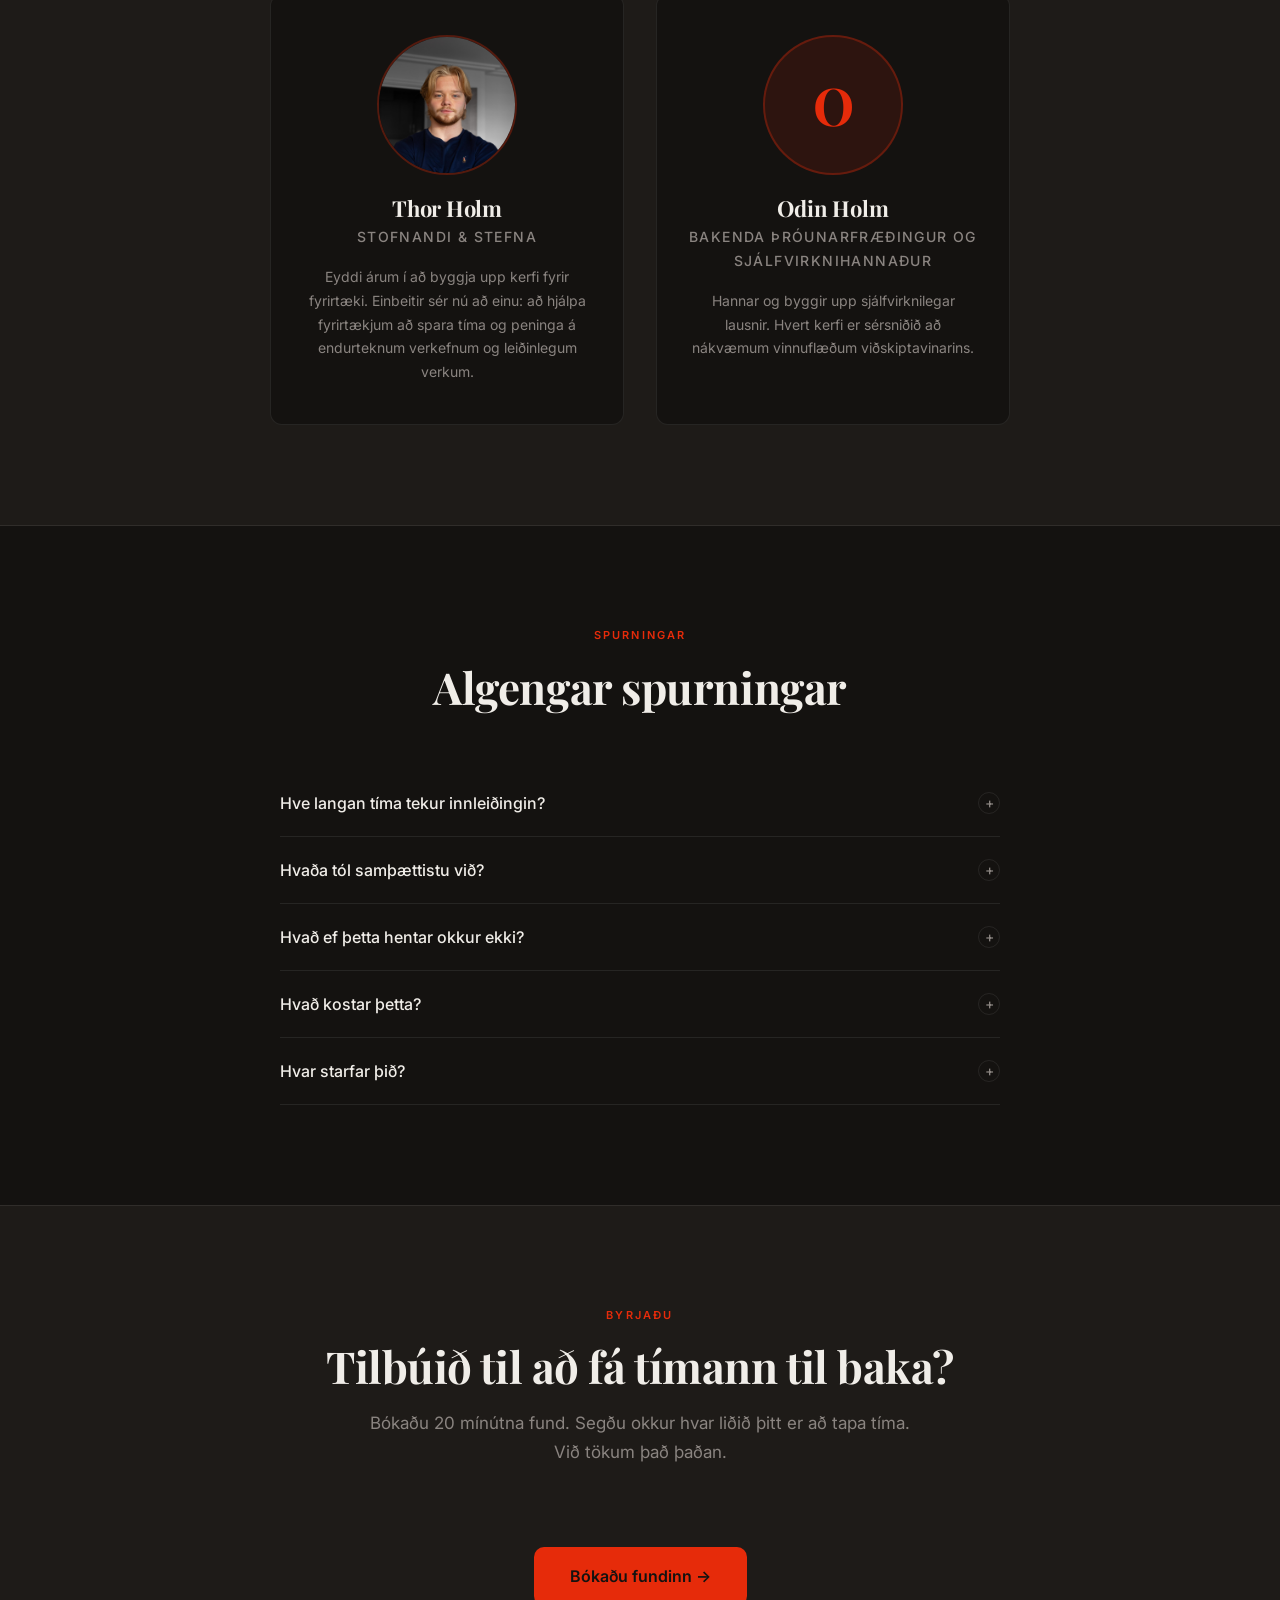
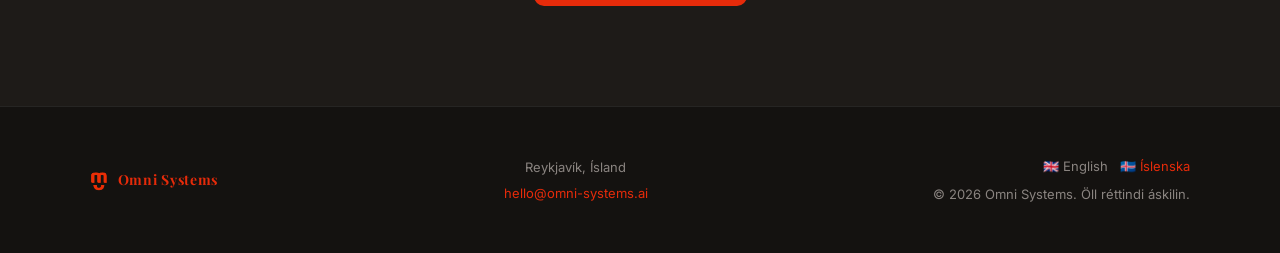
==== commit 6e46f691: "feat: brand update - Omni red, paper texture, copy fixes, em-dash removal" ====
--- a/is/index.html
+++ b/is/index.html
@@ -3,9 +3,9 @@
 <head>
   <meta charset="UTF-8" />
   <meta name="viewport" content="width=device-width, initial-scale=1.0" />
-  <title>Omni Systems — Gervigreind og sjálfvirkni</title>
-  <meta name="description" content="Við byggjum sérsniðin gervigreindarkerfi sem annast þau verkefni sem gleypa tíma liðsins þíns — svo fólkið þitt geti einbeitt sér að því sem flytur reksturinn áfram." />
-  <meta property="og:title" content="Omni Systems — Gervigreind og sjálfvirkni" />
+  <title>Omni Systems - Gervigreind og sjálfvirkni</title>
+  <meta name="description" content="Við byggjum sérsniðin gervigreindarkerfi sem annast þau verkefni sem gleypa tíma liðsins þíns - svo fólkið þitt geti einbeitt sér að því sem flytur reksturinn áfram." />
+  <meta property="og:title" content="Omni Systems - Gervigreind og sjálfvirkni" />
   <meta property="og:description" content="Sérsniðin gervigreindarlausnir byggðar á nákvæmlega þínum vinnuferlum. Bókaðu 20 mínútna uppgötvunarfund." />
   <meta property="og:image" content="../assets/thor-holm.jpg" />
   <meta property="og:type" content="website" />
@@ -63,7 +63,7 @@
   <div class="hero-content fade-up visible">
     <div class="hero-badge">Gervigreind · Sérsniðin kerfi</div>
     <h1>Reksturinn þinn er uppfullur af<br/>endurteknum verkefnum.<br/><em>Þarf ekki að vera svona.</em></h1>
-    <p>Við byggjum sérsniðin gervigreindarkerfi sem annast þau verkefni sem gleypa tíma liðsins þíns — svo fólkið þitt geti einbeitt sér að því sem flytur reksturinn áfram.</p>
+    <p>Við byggjum sérsniðin gervigreindarkerfi sem annast þau verkefni sem gleypa tíma liðsins þíns - svo fólkið þitt geti einbeitt sér að því sem flytur reksturinn áfram.</p>
     <a href="https://calendly.com/thorholm04/discovery-call" target="_blank" rel="noopener" class="btn">Bókaðu fundinn &rarr;</a>
     <p class="hero-trust">Engar skuldbindingar. 20 mínútur. Við hlustum fyrst.</p>
   </div>
@@ -84,7 +84,7 @@
           </svg>
         </div>
         <h3>Klukkustundir tapast í handvirkar skýrslur í hverri viku</h3>
-        <p>Liðið þitt sækir tölur, sníður töflureikna og sendir sömu skýrsluna — í hverri einustu viku.</p>
+        <p>Liðið þitt sækir tölur, sníður töflureikna og sendir sömu skýrsluna - í hverri einustu viku.</p>
       </div>
       <div class="problem-card fade-up">
         <div class="problem-icon">
@@ -125,7 +125,7 @@
       <div class="step fade-up">
         <div class="step-number">2</div>
         <h3>Við byggjum</h3>
-        <p>Sérsniðið gervigreindarkerfi lagað að nákvæmum vinnuferli þínum — ekki sniðmát, ekki almælt tól.</p>
+        <p>Sérsniðið gervigreindarkerfi lagað að nákvæmum vinnuferli þínum - ekki sniðmát, ekki almælt tól.</p>
       </div>
       <div class="step fade-up">
         <div class="step-number">3</div>
@@ -167,7 +167,7 @@
       <div class="service-card fade-up">
         <div class="service-icon">📬</div>
         <h3>Stjórnun tölvupóstskárs</h3>
-        <p>Flokkun, drög, svör — meðhöndlað sjálfkrafa. Tölvupóstskárið loksins undir stjórn.</p>
+        <p>Flokkun, drög, svör - meðhöndlað sjálfkrafa. Tölvupóstskárið loksins undir stjórn.</p>
       </div>
       <div class="service-card cta-card fade-up">
         <div class="service-icon">💡</div>
@@ -191,13 +191,13 @@
         <img src="../assets/thor-holm.jpg" alt="Thor Holm" class="team-photo" />
         <h3>Thor Holm</h3>
         <p class="team-role">Stofnandi &amp; Stefna</p>
-        <p>Byggði upp og stjórnaði stærstu samfélagsmiðlastofnun Íslands 19 ára gamall. Einbeitir sér nú að einu: að hjálpa fyrirtækjum að gera sjálfvirkt þá vinnu sem ætti ekki að krefjast mannlegrar hæfni.</p>
+        <p>Eyddi árum í að byggja upp kerfi fyrir fyrirtæki. Einbeitir sér nú að einu: að hjálpa fyrirtækjum að spara tíma og peninga á endurteknum verkefnum og leiðinlegum verkum.</p>
       </div>
       <div class="team-card fade-up">
         <div class="team-photo-placeholder">O</div>
         <h3>Odin Holm</h3>
-        <p class="team-role">Yfirmaður gervigreindarkerfis</p>
-        <p>Hannar og byggir sjálfvirkniarkitektúrinn. Sérhvert kerfi sem við afhendum er sérsniðið að nákvæmum vinnuferlum viðskiptavinarins — engin sniðmát, ekkert almælt.</p>
+        <p class="team-role">Bakenda þróunarfræðingur og sjálfvirknihannaður</p>
+        <p>Hannar og byggir upp sjálfvirknilegar lausnir. Hvert kerfi er sérsniðið að nákvæmum vinnuflæðum viðskiptavinarins.</p>
       </div>
     </div>
   </div>
@@ -223,7 +223,7 @@
           Hvaða tól samþættistu við?
           <span class="faq-icon">+</span>
         </button>
-        <div class="faq-answer"><div class="faq-answer-inner">Við vinnum með það sem liðið þitt notar nú þegar — tölvupóst, CRM, töflureikna, Slack eða hvað annað sem er. Engin uppbrot á núverandi kerfum.</div></div>
+        <div class="faq-answer"><div class="faq-answer-inner">Við vinnum með það sem liðið þitt notar nú þegar - tölvupóst, CRM, töflureikna, Slack eða hvað annað sem er. Engin uppbrot á núverandi kerfum.</div></div>
       </div>
       <div class="faq-item">
         <button class="faq-question">
@@ -237,14 +237,14 @@
           Hvað kostar þetta?
           <span class="faq-icon">+</span>
         </button>
-        <div class="faq-answer"><div class="faq-answer-inner">Fer eftir umfangi. Flestir viðskiptavinir byrja á $1.500–2.000 á mánuði. Við ræðum þetta opið á fundinum — engar óvæntar fréttir.</div></div>
-      </div>
-      <div class="faq-item">
-        <button class="faq-question">
-          Vinnið þið með fyrirtæki utan Íslands?
-          <span class="faq-icon">+</span>
-        </button>
-        <div class="faq-answer"><div class="faq-answer-inner">Já. Flestir viðskiptavinir okkar eru í Bretlandi, Bandaríkjunum og Skandinavíu. Við vinnum að fullu í fjarska og yfir tímabeltamörk.</div></div>
+        <div class="faq-answer"><div class="faq-answer-inner">Fer eftir umfangi. Flestir viðskiptavinir byrja á $1.500–2.000 á mánuði. Við ræðum þetta opið á fundinum - engar óvæntar fréttir.</div></div>
+      </div>
+      <div class="faq-item">
+        <button class="faq-question">
+          Hvar starfar þið?
+          <span class="faq-icon">+</span>
+        </button>
+        <div class="faq-answer"><div class="faq-answer-inner">Um allan heim. Flestir viðskiptavinir okkar eru í Bretlandi, Bandaríkjunum og Skandinavíu, en við vinnum með fyrirtæki hvar sem er.</div></div>
       </div>
     </div>
   </div>
--- a/style.css
+++ b/style.css
@@ -12,8 +12,8 @@
   --bg-card-hover: #252017;
   --text: #F0EDE8;
   --text-muted: #8a8480;
-  --accent: #c4a35a;
-  --accent-hover: #d4b36a;
+  --accent: #E62B0A;
+  --accent-hover: #f03b1a;
   --border: rgba(255,255,255,0.08);
   --nav-bg: rgba(20,18,16,0.92);
   --shadow: 0 4px 32px rgba(0,0,0,0.4);
@@ -27,8 +27,8 @@
   --bg-card-hover: #E8E2D8;
   --text: #1a1a18;
   --text-muted: #6b6560;
-  --accent: #c4a35a;
-  --accent-hover: #b39348;
+  --accent: #E62B0A;
+  --accent-hover: #cc2508;
   --border: rgba(0,0,0,0.08);
   --nav-bg: rgba(250,248,245,0.92);
   --shadow: 0 4px 32px rgba(0,0,0,0.08);
@@ -293,16 +293,16 @@
   position: absolute;
   inset: 0;
   background:
-    radial-gradient(ellipse 80% 60% at 50% 40%, rgba(196,163,90,0.07) 0%, transparent 70%),
-    radial-gradient(ellipse 40% 40% at 20% 80%, rgba(196,163,90,0.04) 0%, transparent 60%);
+    radial-gradient(ellipse 80% 60% at 50% 40%, rgba(230,43,10,0.07) 0%, transparent 70%),
+    radial-gradient(ellipse 40% 40% at 20% 80%, rgba(230,43,10,0.04) 0%, transparent 60%);
 }
 
 .hero-grid {
   position: absolute;
   inset: 0;
   background-image:
-    linear-gradient(rgba(196,163,90,0.04) 1px, transparent 1px),
-    linear-gradient(90deg, rgba(196,163,90,0.04) 1px, transparent 1px);
+    linear-gradient(rgba(230,43,10,0.04) 1px, transparent 1px),
+    linear-gradient(90deg, rgba(230,43,10,0.04) 1px, transparent 1px);
   background-size: 60px 60px;
   mask-image: radial-gradient(ellipse 80% 80% at 50% 50%, black 30%, transparent 100%);
   -webkit-mask-image: radial-gradient(ellipse 80% 80% at 50% 50%, black 30%, transparent 100%);
@@ -323,7 +323,7 @@
   letter-spacing: 0.15em;
   text-transform: uppercase;
   color: var(--accent);
-  border: 1px solid rgba(196,163,90,0.3);
+  border: 1px solid rgba(230,43,10,0.3);
   border-radius: 100px;
   padding: 6px 16px;
   margin-bottom: 32px;
@@ -369,7 +369,7 @@
 .btn:hover {
   background: var(--accent-hover);
   transform: translateY(-2px);
-  box-shadow: 0 8px 24px rgba(196,163,90,0.3);
+  box-shadow: 0 8px 24px rgba(230,43,10,0.3);
 }
 
 .btn-outline {
@@ -384,7 +384,7 @@
 }
 
 .hero-trust {
-  margin-top: 20px;
+  margin-top: 32px;
   font-size: 13px;
   color: var(--text-muted);
   letter-spacing: 0.02em;
@@ -440,14 +440,14 @@
 }
 
 .problem-card:hover {
-  border-color: rgba(196,163,90,0.3);
+  border-color: rgba(230,43,10,0.3);
   transform: translateY(-3px);
 }
 
 .problem-icon {
   width: 48px;
   height: 48px;
-  background: rgba(196,163,90,0.1);
+  background: rgba(230,43,10,0.1);
   border-radius: 10px;
   display: flex;
   align-items: center;
@@ -570,19 +570,19 @@
 }
 
 .service-card:hover {
-  border-color: rgba(196,163,90,0.3);
+  border-color: rgba(230,43,10,0.3);
   transform: translateY(-3px);
   background: var(--bg-card-hover);
 }
 
 .service-card.cta-card {
-  border-color: rgba(196,163,90,0.2);
-  background: rgba(196,163,90,0.04);
+  border-color: rgba(230,43,10,0.2);
+  background: rgba(230,43,10,0.04);
 }
 
 .service-card.cta-card:hover {
   border-color: var(--accent);
-  background: rgba(196,163,90,0.08);
+  background: rgba(230,43,10,0.08);
 }
 
 .service-icon {
@@ -638,7 +638,7 @@
 }
 
 .team-card:hover {
-  border-color: rgba(196,163,90,0.25);
+  border-color: rgba(230,43,10,0.25);
   transform: translateY(-3px);
 }
 
@@ -648,15 +648,15 @@
   border-radius: 50%;
   object-fit: cover;
   margin: 0 auto 20px;
-  border: 2px solid rgba(196,163,90,0.3);
+  border: 2px solid rgba(230,43,10,0.3);
 }
 
 .team-photo-placeholder {
   width: 140px;
   height: 140px;
   border-radius: 50%;
-  background: rgba(196,163,90,0.12);
-  border: 2px solid rgba(196,163,90,0.3);
+  background: rgba(230,43,10,0.12);
+  border: 2px solid rgba(230,43,10,0.3);
   display: flex;
   align-items: center;
   justify-content: center;
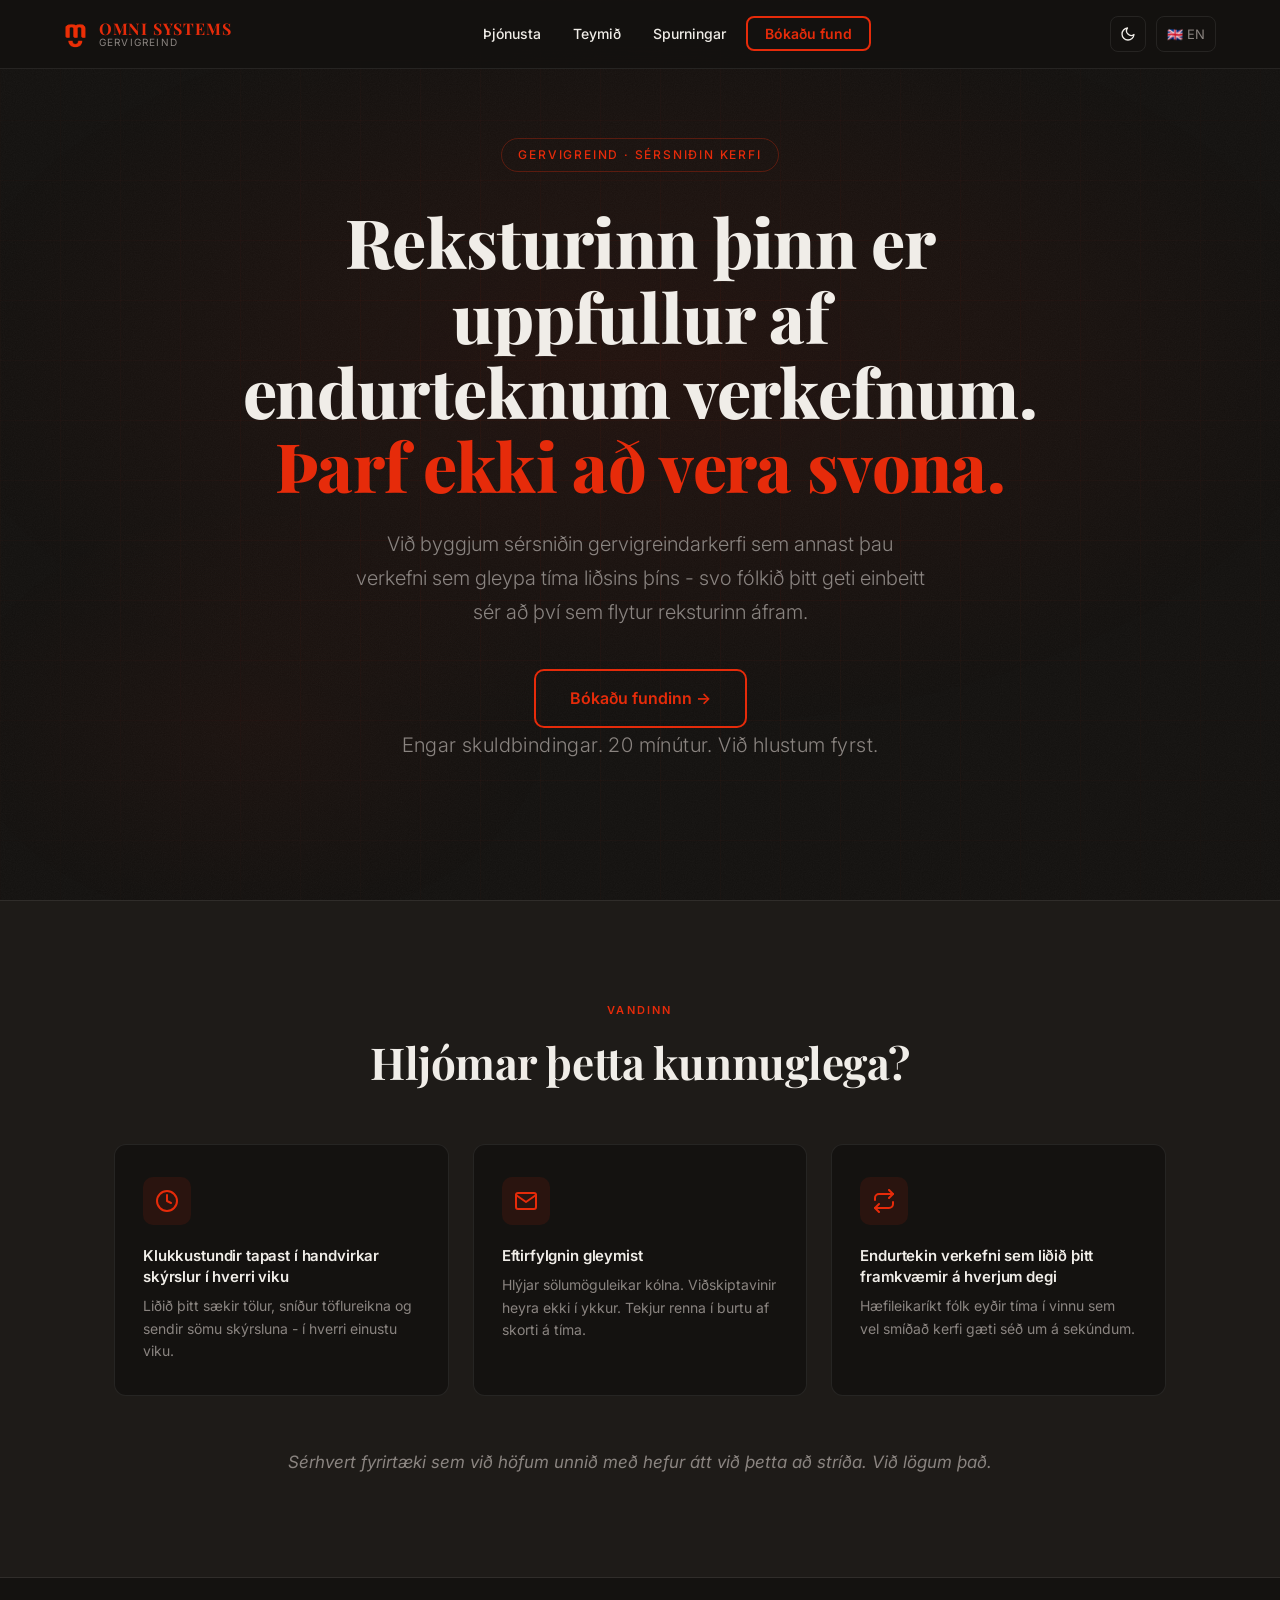
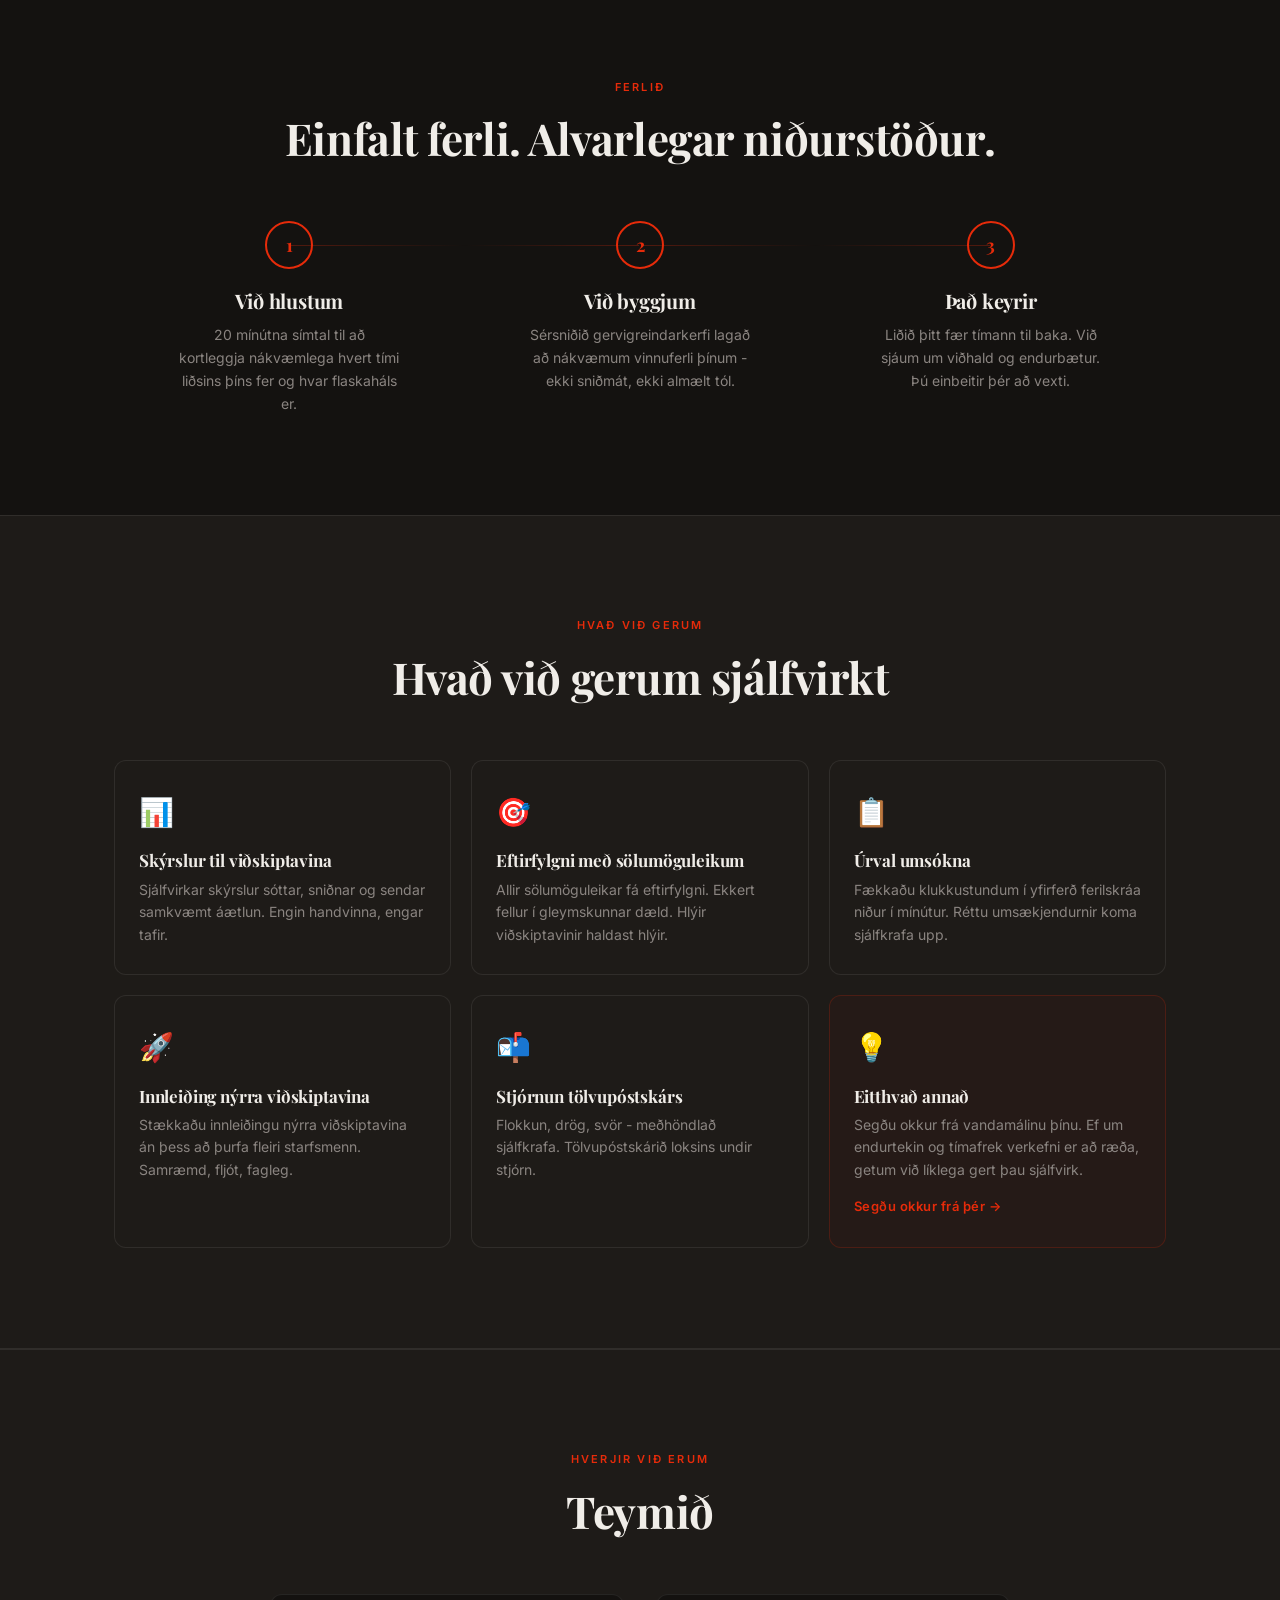
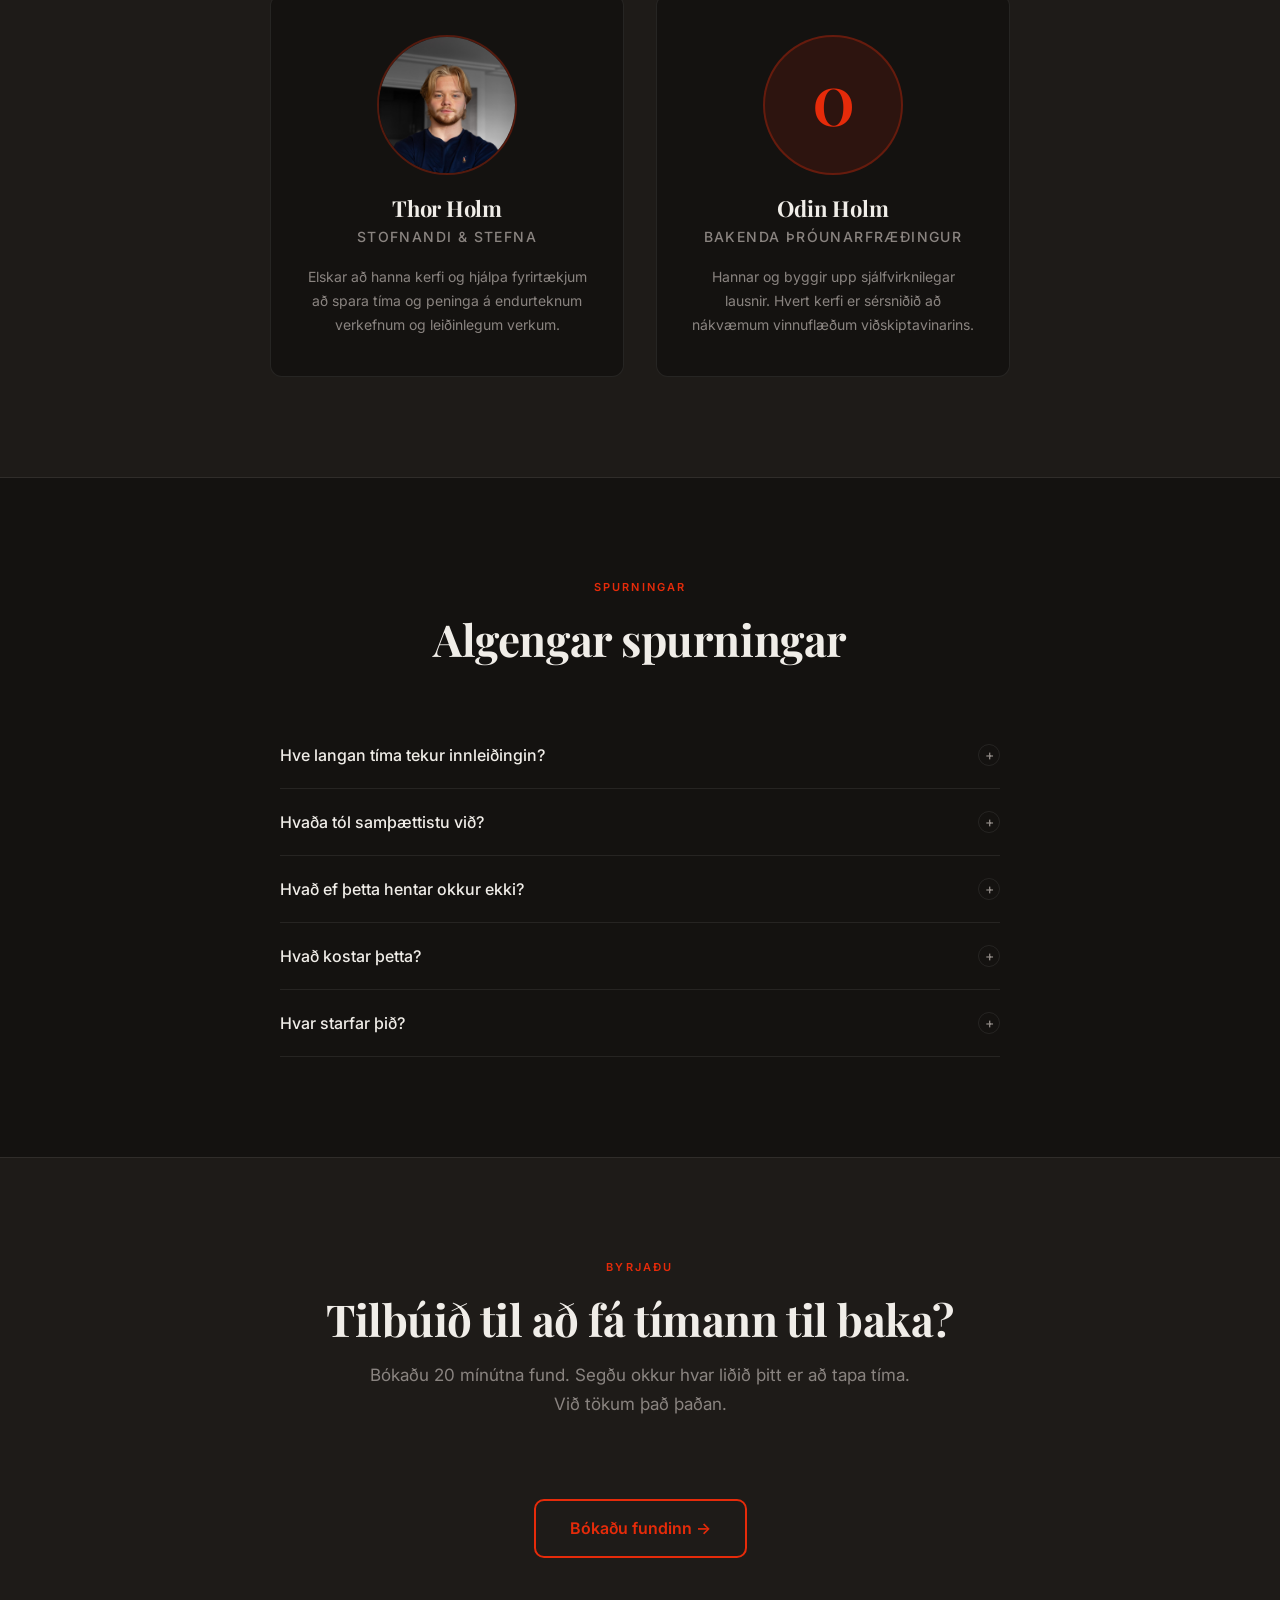
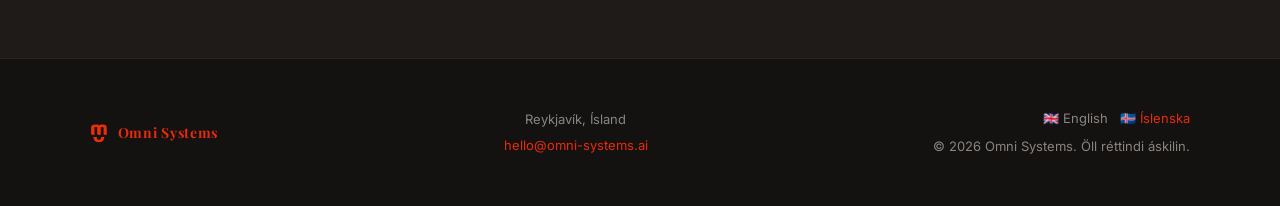
==== commit fb66911c: "feat: website - outline-only brand color, paper texture, copy updates" ====
--- a/is/index.html
+++ b/is/index.html
@@ -191,12 +191,12 @@
         <img src="../assets/thor-holm.jpg" alt="Thor Holm" class="team-photo" />
         <h3>Thor Holm</h3>
         <p class="team-role">Stofnandi &amp; Stefna</p>
-        <p>Eyddi árum í að byggja upp kerfi fyrir fyrirtæki. Einbeitir sér nú að einu: að hjálpa fyrirtækjum að spara tíma og peninga á endurteknum verkefnum og leiðinlegum verkum.</p>
+        <p>Elskar að hanna kerfi og hjálpa fyrirtækjum að spara tíma og peninga á endurteknum verkefnum og leiðinlegum verkum.</p>
       </div>
       <div class="team-card fade-up">
         <div class="team-photo-placeholder">O</div>
         <h3>Odin Holm</h3>
-        <p class="team-role">Bakenda þróunarfræðingur og sjálfvirknihannaður</p>
+        <p class="team-role">Bakenda þróunarfræðingur</p>
         <p>Hannar og byggir upp sjálfvirknilegar lausnir. Hvert kerfi er sérsniðið að nákvæmum vinnuflæðum viðskiptavinarins.</p>
       </div>
     </div>
--- a/style.css
+++ b/style.css
@@ -34,17 +34,22 @@
   --shadow: 0 4px 32px rgba(0,0,0,0.08);
 }
 
-/* ── Paper grain texture for light mode ── */
-body.light-mode::before {
+/* ── Paper grain texture ── */
+body::before {
   content: '';
   position: fixed;
-  inset: 0;
+  top: 0; left: 0;
+  width: 100%; height: 100%;
   pointer-events: none;
   z-index: 0;
-  opacity: 0.035;
-  background-image: url("data:image/svg+xml,%3Csvg viewBox='0 0 256 256' xmlns='http://www.w3.org/2000/svg'%3E%3Cfilter id='noise'%3E%3CfeTurbulence type='fractalNoise' baseFrequency='0.9' numOctaves='4' stitchTiles='stitch'/%3E%3C/filter%3E%3Crect width='100%25' height='100%25' filter='url(%23noise)'/%3E%3C/svg%3E");
+  opacity: 0.04;
+  background-image: url("data:image/svg+xml,%3Csvg viewBox='0 0 256 256' xmlns='http://www.w3.org/2000/svg'%3E%3Cfilter id='noise'%3E%3CfeTurbulence type='fractalNoise' baseFrequency='0.9' numOctaves='4' stitchTiles='stitch'/%3E%3CfeColorMatrix type='saturate' values='0'/%3E%3C/filter%3E%3Crect width='256' height='256' filter='url(%23noise)'/%3E%3C/svg%3E");
+  background-size: 256px 256px;
   background-repeat: repeat;
-  background-size: 256px 256px;
+}
+
+body.light-mode::before {
+  opacity: 0.06;
 }
 
 /* ── Reset & Base ── */
@@ -60,6 +65,7 @@
   line-height: 1.7;
   transition: background-color var(--transition), color var(--transition);
   position: relative;
+  z-index: 1;
 }
 
 h1, h2, h3, h4 {
@@ -155,17 +161,19 @@
 .nav-links a:hover { color: var(--accent); }
 
 .nav-cta {
-  background: var(--accent) !important;
-  color: #141210 !important;
-  padding: 8px 18px !important;
+  background: transparent !important;
+  color: var(--accent) !important;
+  border: 2px solid var(--accent) !important;
+  padding: 7px 17px !important;
   border-radius: 8px !important;
   font-weight: 600 !important;
   font-size: 14px !important;
-  transition: background var(--transition), transform 0.15s ease !important;
+  transition: background var(--transition), color var(--transition), transform 0.15s ease !important;
 }
 
 .nav-cta:hover {
-  background: var(--accent-hover) !important;
+  background: var(--accent) !important;
+  color: #141210 !important;
   transform: translateY(-1px);
 }
 
@@ -259,14 +267,14 @@
 
 .mobile-menu .mobile-cta {
   margin-top: 16px;
-  background: var(--accent);
-  color: #141210;
+  background: transparent;
+  color: var(--accent);
   text-align: center;
-  padding: 14px;
+  padding: 12px 14px;
   border-radius: 10px;
   font-weight: 600;
   font-size: 15px;
-  border: none;
+  border: 2px solid var(--accent);
 }
 
 /* ── Hero ── */
@@ -353,21 +361,22 @@
 
 .btn {
   display: inline-block;
-  background: var(--accent);
-  color: #141210;
+  background: transparent;
+  color: var(--accent);
   font-family: 'Inter', sans-serif;
   font-size: 16px;
   font-weight: 600;
-  padding: 16px 36px;
+  padding: 14px 34px;
   border-radius: 10px;
-  border: none;
+  border: 2px solid var(--accent);
   cursor: pointer;
-  transition: background var(--transition), transform 0.15s ease, box-shadow var(--transition);
+  transition: background var(--transition), color var(--transition), transform 0.15s ease, box-shadow var(--transition);
   text-decoration: none;
 }
 
 .btn:hover {
-  background: var(--accent-hover);
+  background: var(--accent);
+  color: #141210;
   transform: translateY(-2px);
   box-shadow: 0 8px 24px rgba(230,43,10,0.3);
 }
@@ -384,7 +393,7 @@
 }
 
 .hero-trust {
-  margin-top: 32px;
+  margin-top: 48px;
   font-size: 13px;
   color: var(--text-muted);
   letter-spacing: 0.02em;
@@ -393,6 +402,8 @@
 /* ── Section Styles ── */
 .section {
   padding: 100px 0;
+  position: relative;
+  z-index: 1;
 }
 
 .section-label {
@@ -524,8 +535,9 @@
 .step-number {
   width: 48px;
   height: 48px;
-  background: var(--accent);
-  color: #141210;
+  background: transparent;
+  color: var(--accent);
+  border: 2px solid var(--accent);
   border-radius: 50%;
   display: flex;
   align-items: center;
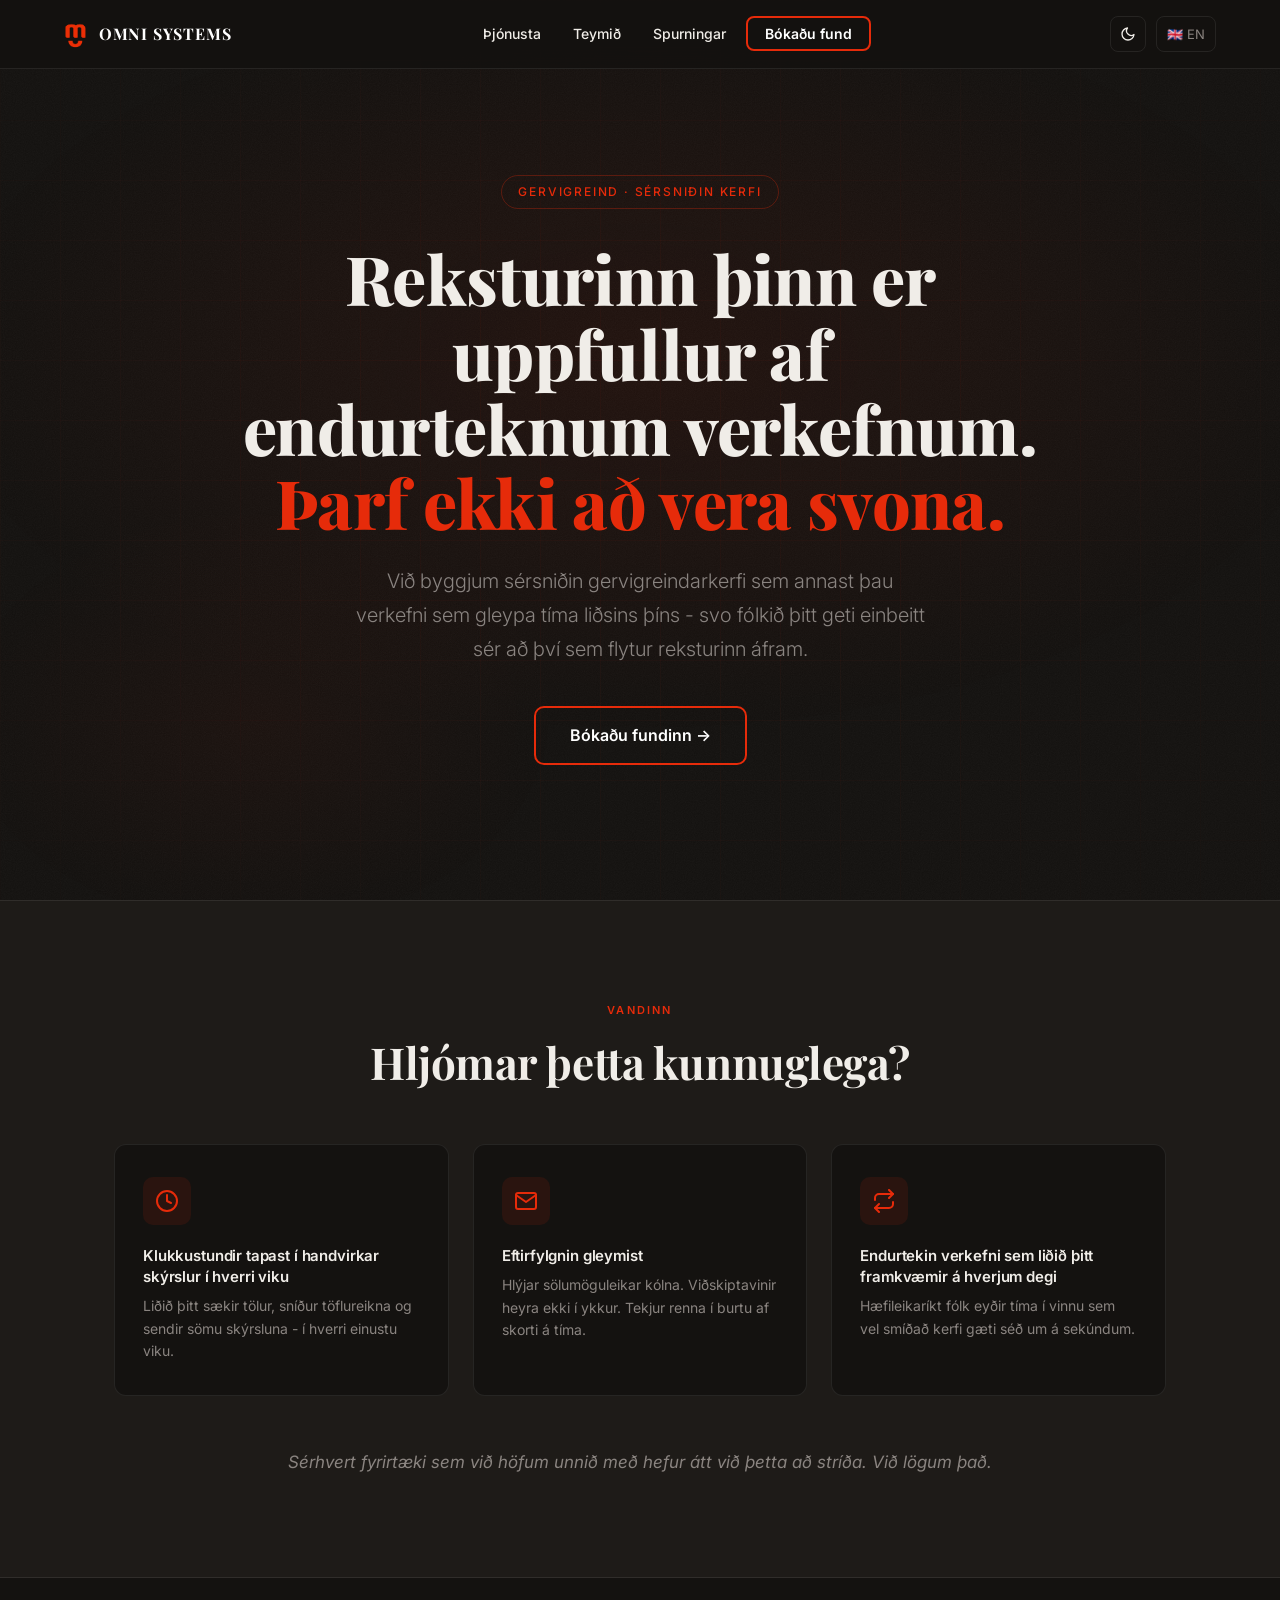
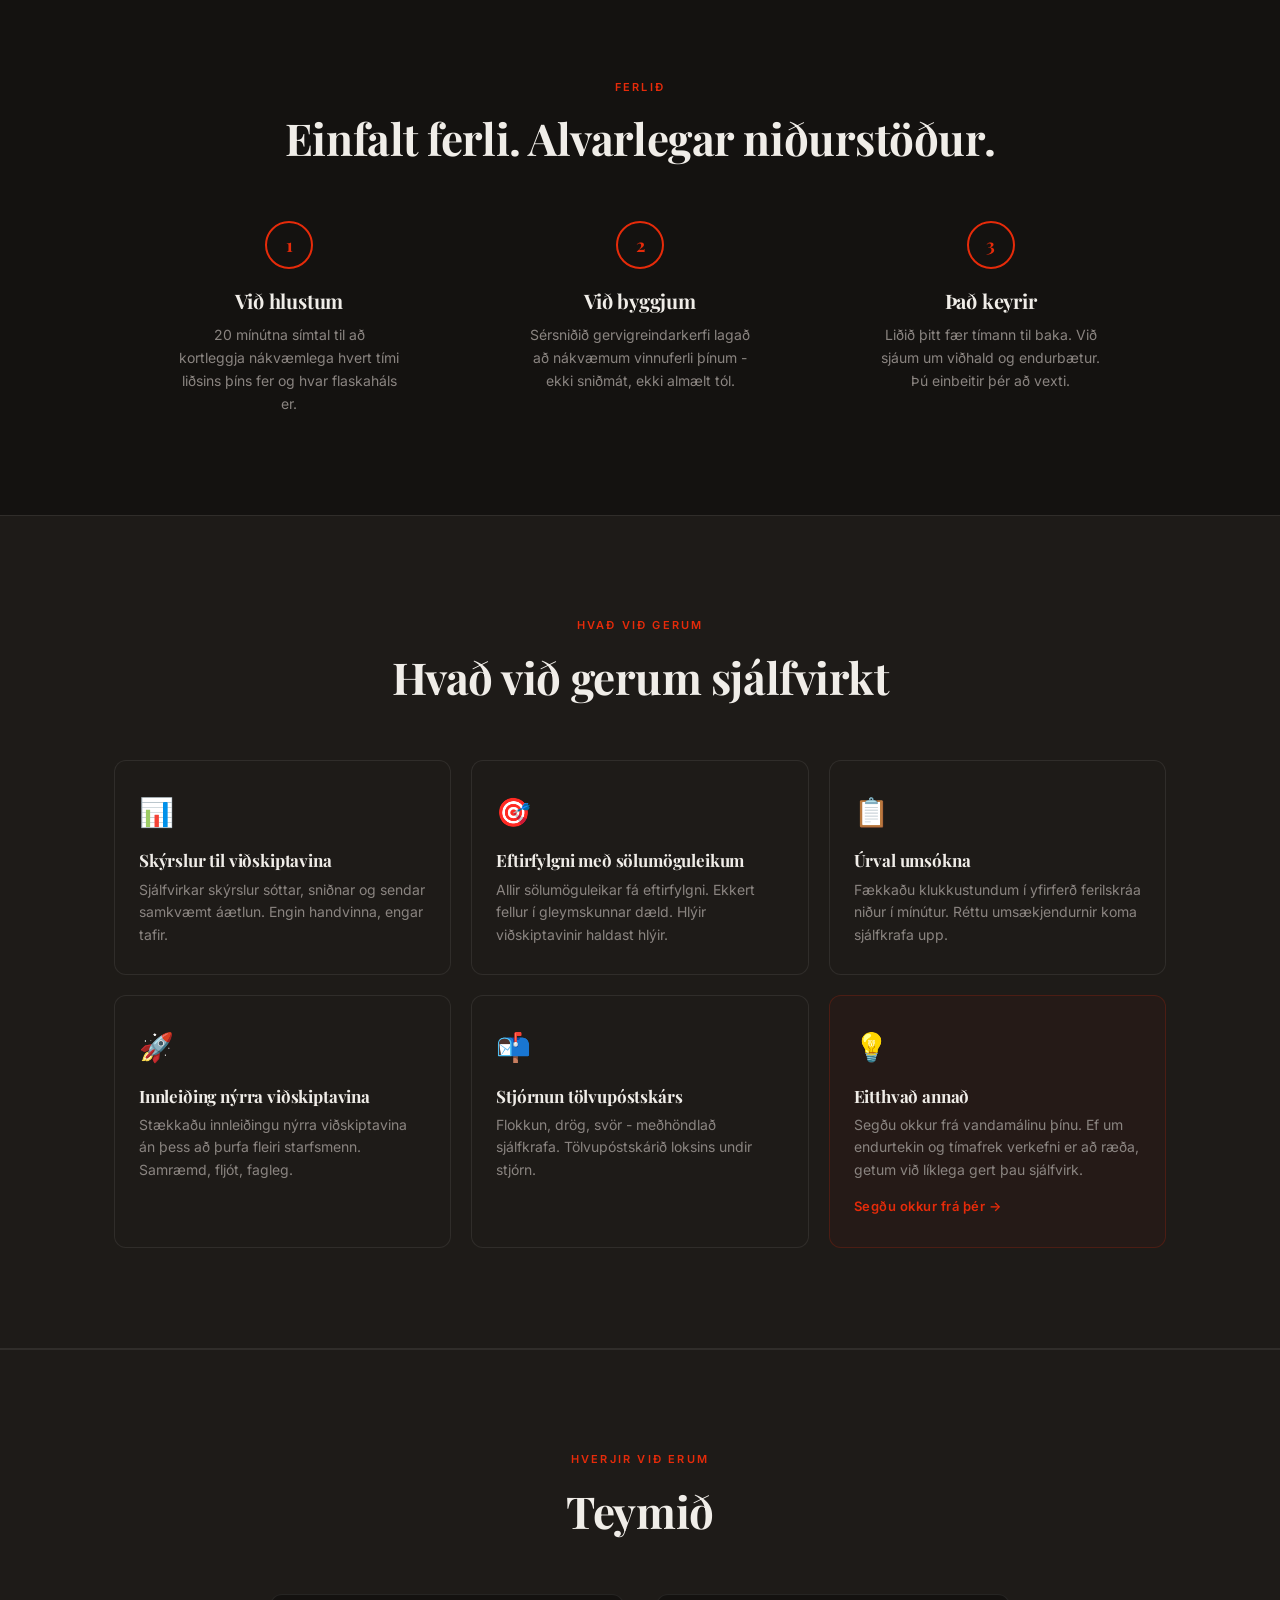
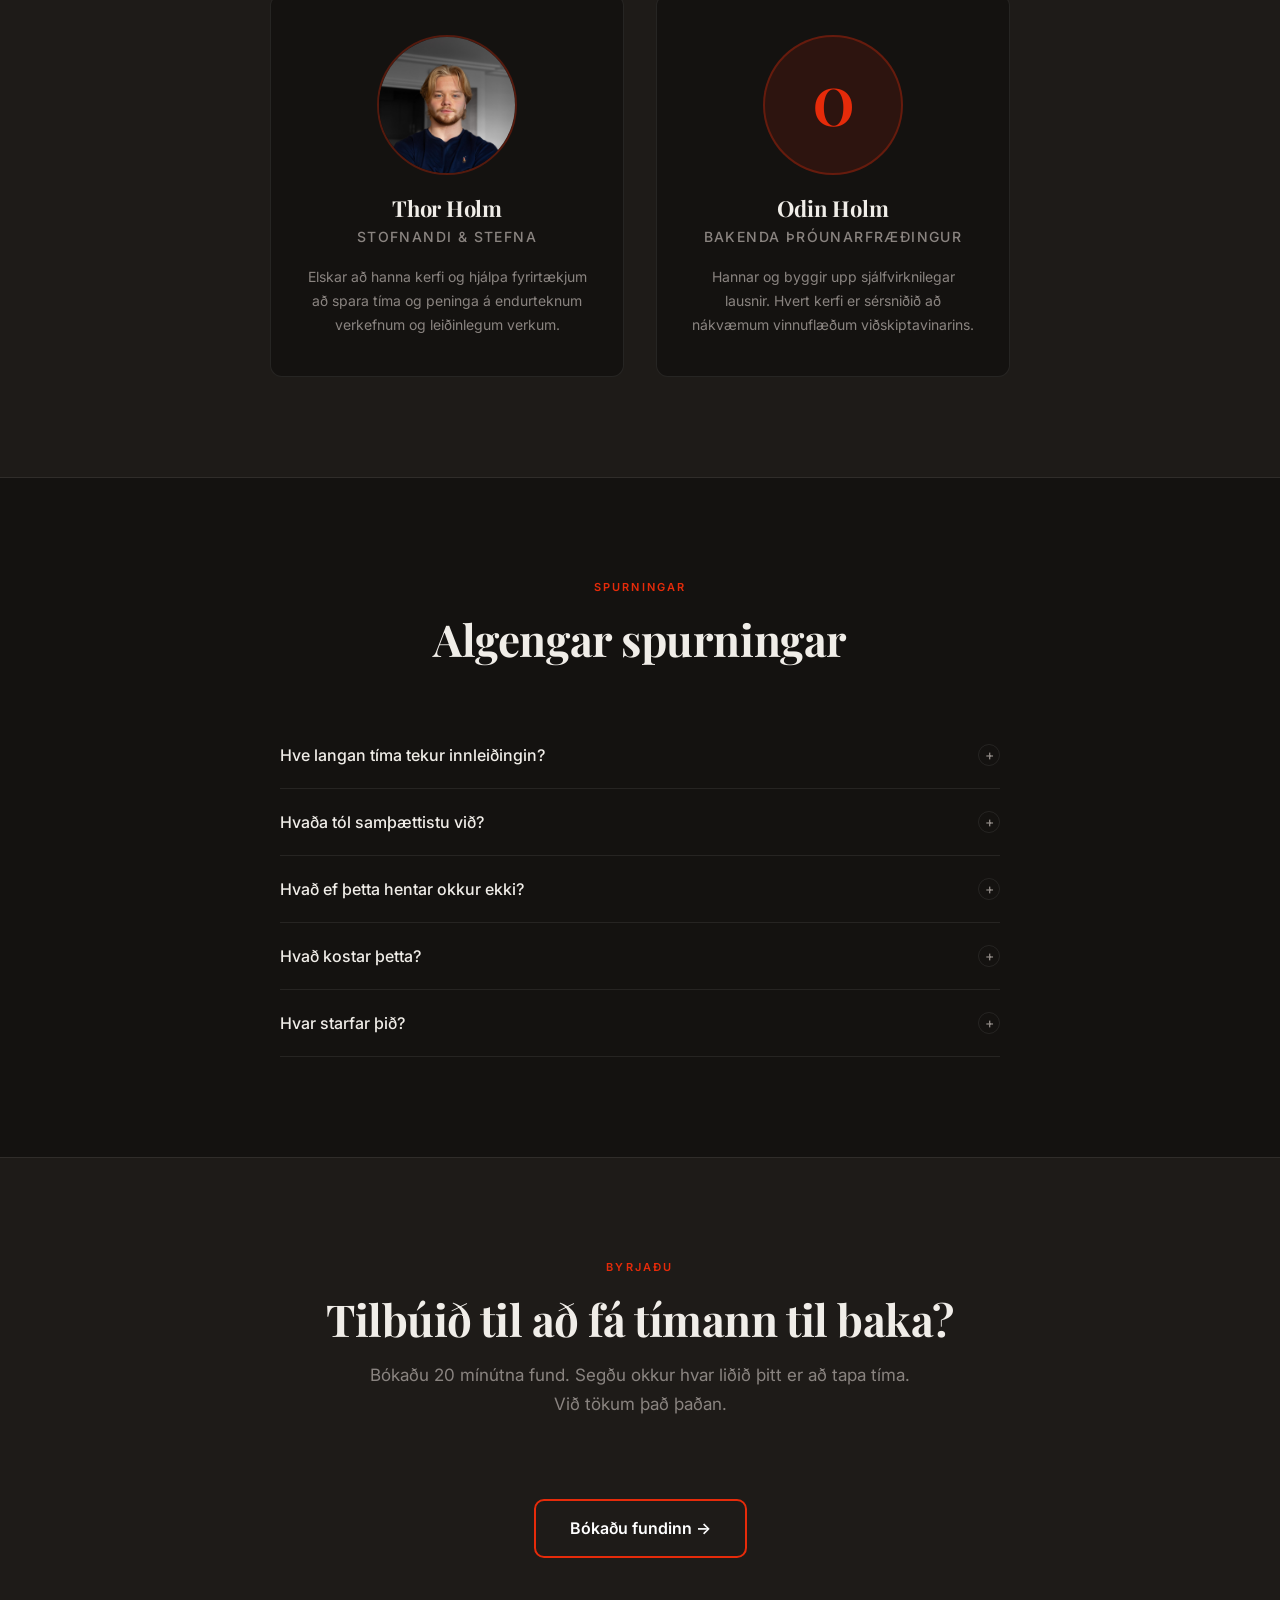
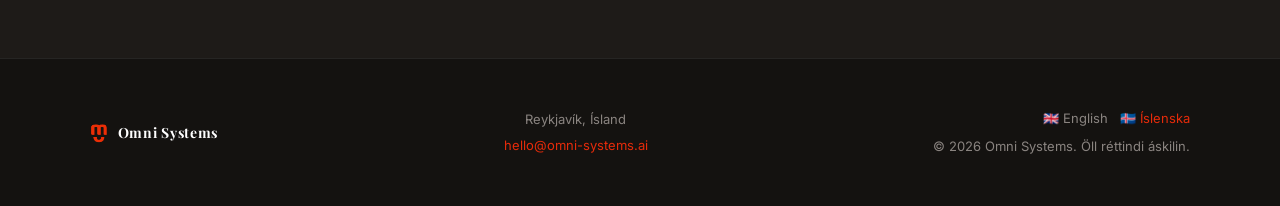
==== commit e1a04b2d: "feat: website v4 - remove trust line, connectors, tagline; white logo text; white button text" ====
--- a/is/index.html
+++ b/is/index.html
@@ -21,7 +21,6 @@
       <img src="../assets/logo-icon.png" alt="Omni Systems" style="height:36px;width:auto;" />
       <div class="nav-logo-text">
         <span class="nav-logo-name">Omni Systems</span>
-        <span class="nav-logo-tagline">Gervigreind</span>
       </div>
     </a>
 
@@ -65,7 +64,6 @@
     <h1>Reksturinn þinn er uppfullur af<br/>endurteknum verkefnum.<br/><em>Þarf ekki að vera svona.</em></h1>
     <p>Við byggjum sérsniðin gervigreindarkerfi sem annast þau verkefni sem gleypa tíma liðsins þíns - svo fólkið þitt geti einbeitt sér að því sem flytur reksturinn áfram.</p>
     <a href="https://calendly.com/thorholm04/discovery-call" target="_blank" rel="noopener" class="btn">Bókaðu fundinn &rarr;</a>
-    <p class="hero-trust">Engar skuldbindingar. 20 mínútur. Við hlustum fyrst.</p>
   </div>
 </section>
 
--- a/style.css
+++ b/style.css
@@ -130,15 +130,8 @@
   font-family: 'Playfair Display', serif;
   font-size: 16px;
   font-weight: 700;
-  color: var(--accent);
+  color: #ffffff;
   letter-spacing: 0.05em;
-  text-transform: uppercase;
-}
-
-.nav-logo-tagline {
-  font-size: 10px;
-  color: var(--text-muted);
-  letter-spacing: 0.12em;
   text-transform: uppercase;
 }
 
@@ -162,7 +155,7 @@
 
 .nav-cta {
   background: transparent !important;
-  color: var(--accent) !important;
+  color: #ffffff !important;
   border: 2px solid var(--accent) !important;
   padding: 7px 17px !important;
   border-radius: 8px !important;
@@ -173,7 +166,7 @@
 
 .nav-cta:hover {
   background: var(--accent) !important;
-  color: #141210 !important;
+  color: #000000 !important;
   transform: translateY(-1px);
 }
 
@@ -268,7 +261,7 @@
 .mobile-menu .mobile-cta {
   margin-top: 16px;
   background: transparent;
-  color: var(--accent);
+  color: #ffffff;
   text-align: center;
   padding: 12px 14px;
   border-radius: 10px;
@@ -362,7 +355,7 @@
 .btn {
   display: inline-block;
   background: transparent;
-  color: var(--accent);
+  color: #ffffff;
   font-family: 'Inter', sans-serif;
   font-size: 16px;
   font-weight: 600;
@@ -376,7 +369,7 @@
 
 .btn:hover {
   background: var(--accent);
-  color: #141210;
+  color: #000000;
   transform: translateY(-2px);
   box-shadow: 0 8px 24px rgba(230,43,10,0.3);
 }
@@ -506,31 +499,7 @@
   position: relative;
 }
 
-.step::after {
-  content: '';
-  position: absolute;
-  top: 24px;
-  right: -1px;
-  width: 50%;
-  height: 1px;
-  background: linear-gradient(90deg, var(--accent), transparent);
-  opacity: 0.3;
-}
-
-.step:last-child::after { display: none; }
-
-.step::before {
-  content: '';
-  position: absolute;
-  top: 24px;
-  left: -1px;
-  width: 50%;
-  height: 1px;
-  background: linear-gradient(270deg, var(--accent), transparent);
-  opacity: 0.3;
-}
-
-.step:first-child::before { display: none; }
+.step::after, .step::before { display: none; }
 
 .step-number {
   width: 48px;
@@ -807,7 +776,7 @@
   font-family: 'Playfair Display', serif;
   font-size: 14px;
   font-weight: 700;
-  color: var(--accent);
+  color: #ffffff;
   letter-spacing: 0.05em;
 }
 
